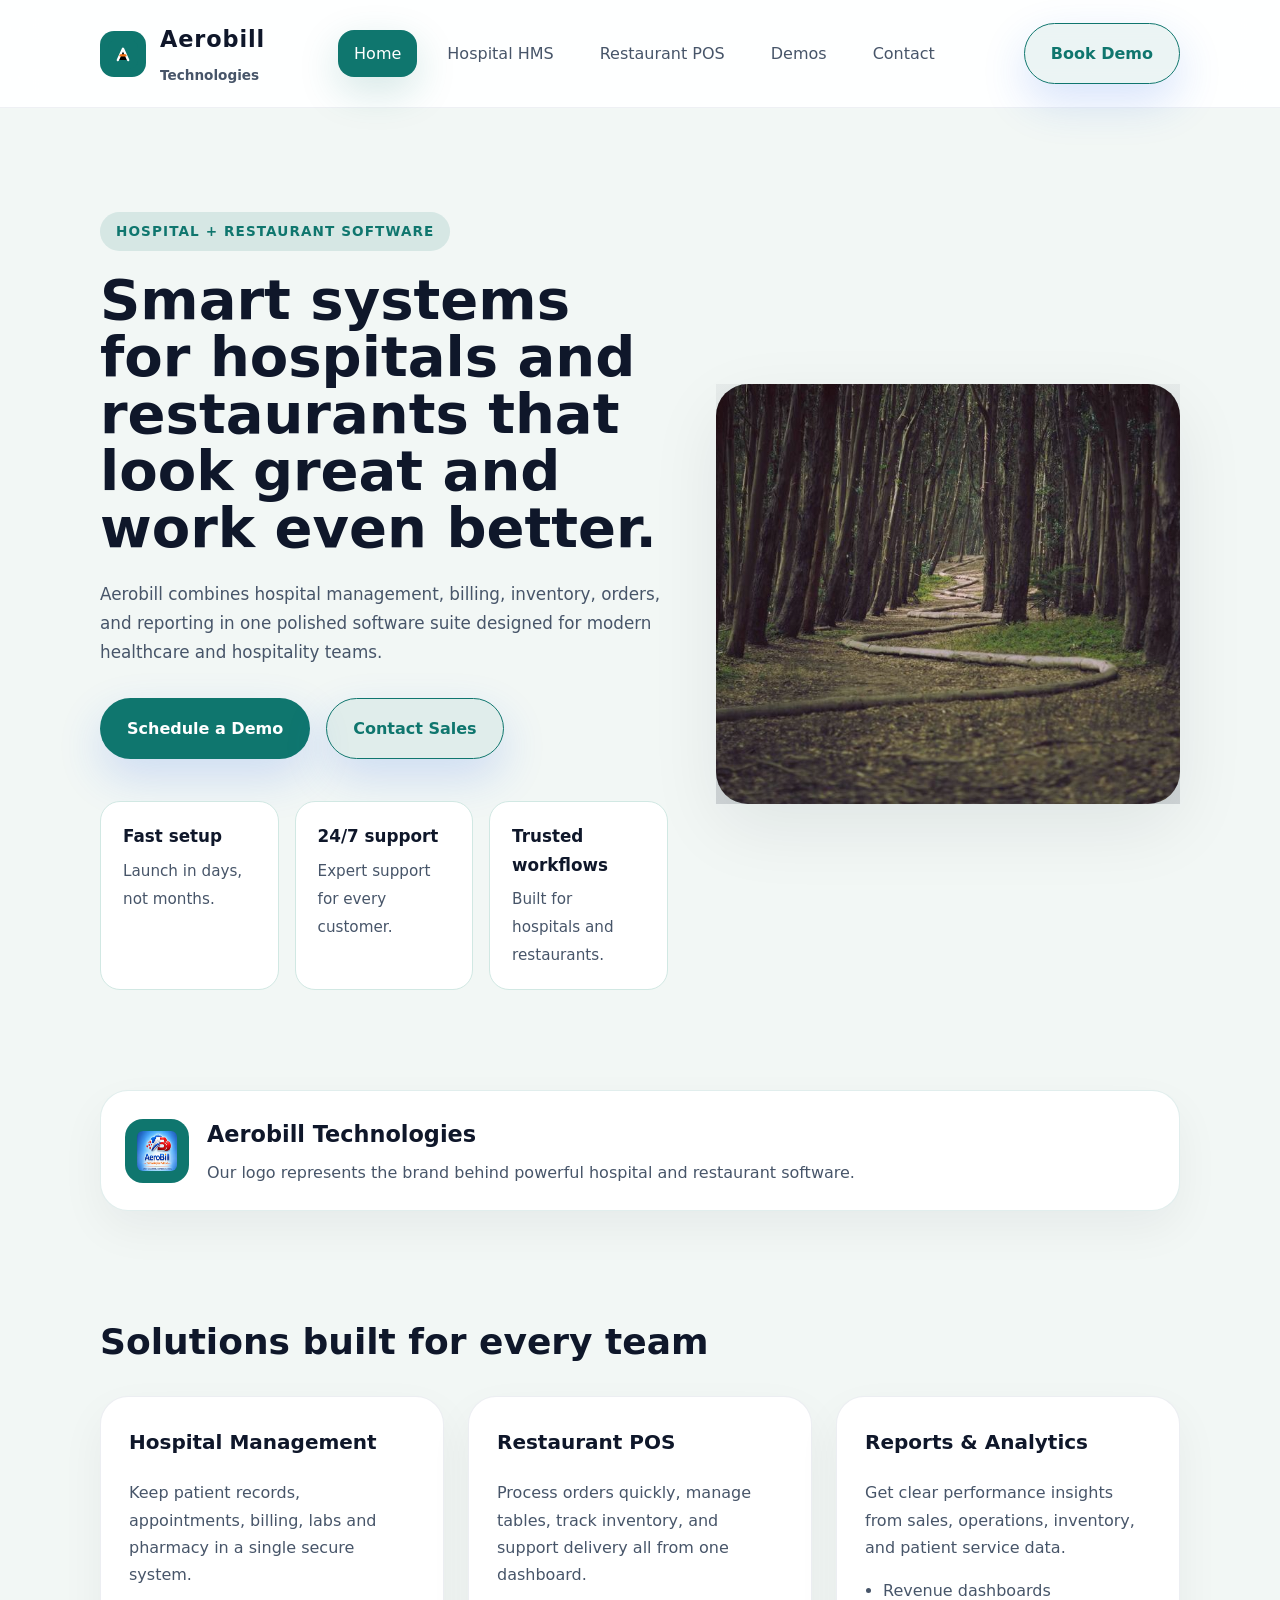
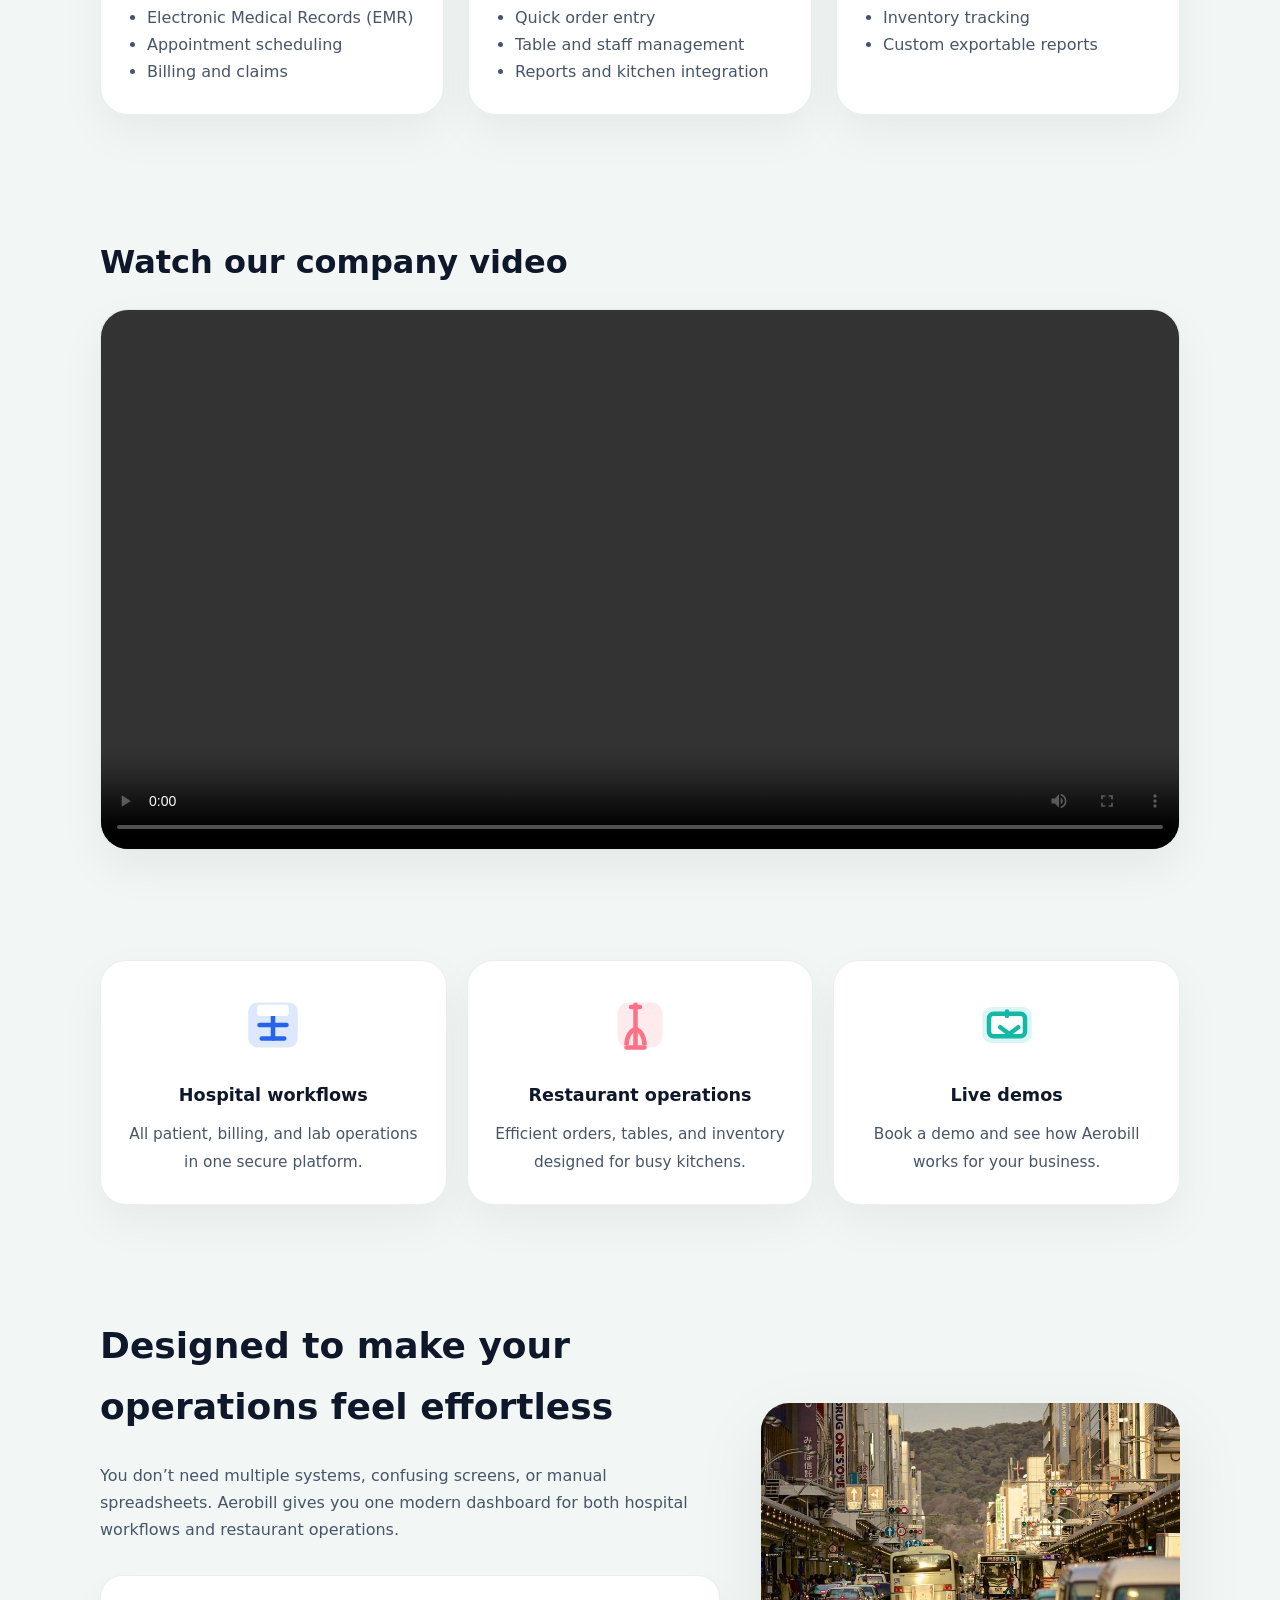
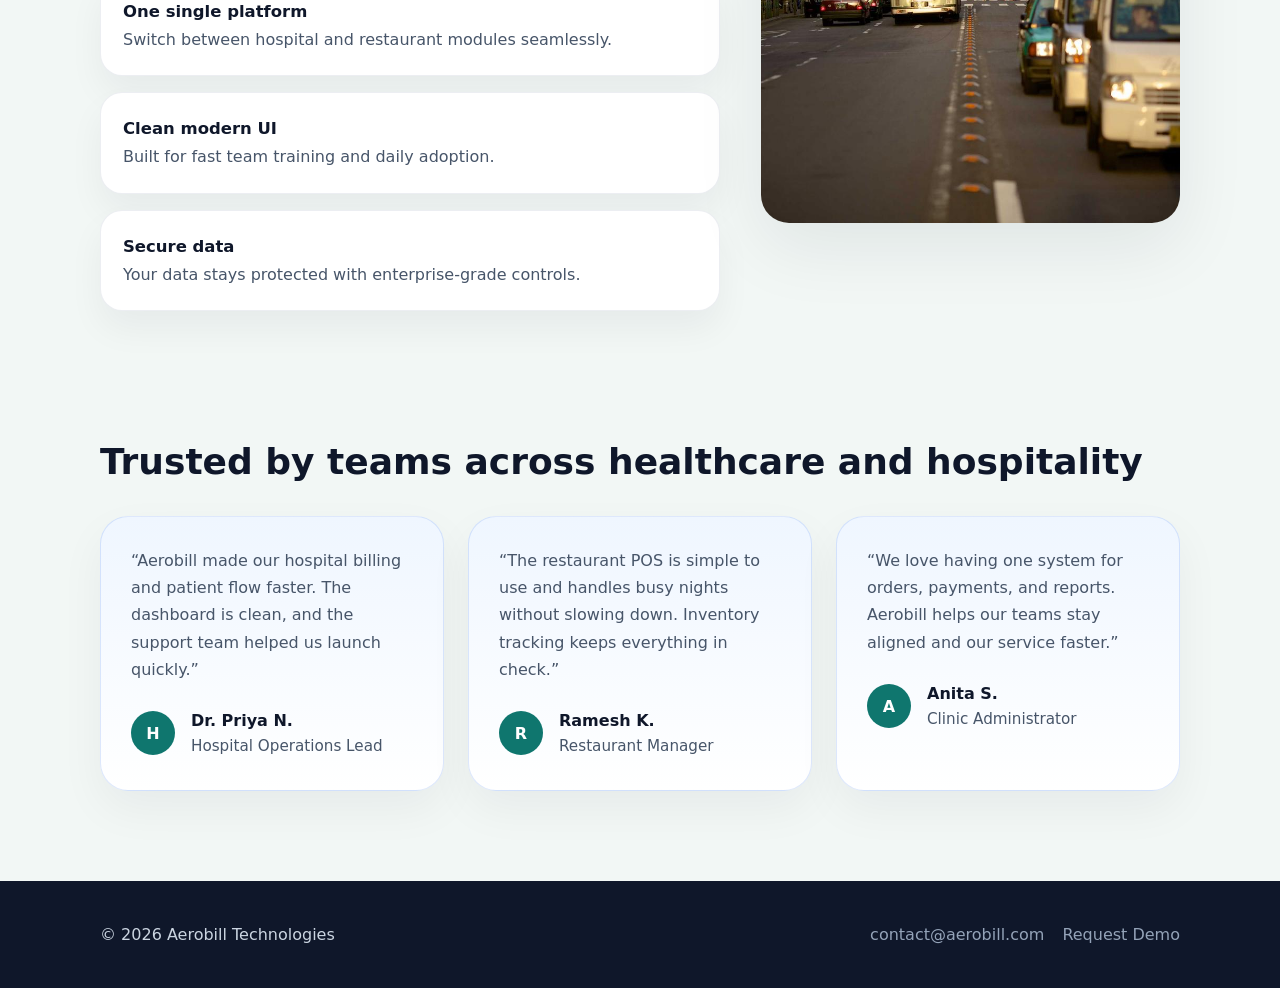
==== index.html @ ea6aa2cb "Add local hero images and update pages to use local copies" ====
<!doctype html>
<html lang="en">
<head>
  <meta charset="utf-8">
  <meta name="viewport" content="width=device-width,initial-scale=1">
  <title>Aerobill Technologies</title>
  <link rel="stylesheet" href="css/style.css">
</head>
<body>
  <header class="site-header">
    <div class="container">
      <a class="brand" href="index.html">
        <img src="images/aerobill-logo.svg" alt="Aerobill Technologies logo">
        <div>
          <span>Aerobill</span>
          <small>Technologies</small>
        </div>
      </a>
      <nav class="nav-links">
        <a class="nav-link active" href="index.html">Home</a>
        <a class="nav-link" href="hospitals.html">Hospital HMS</a>
        <a class="nav-link" href="restaurants.html">Restaurant POS</a>
        <a class="nav-link" href="demos.html">Demos</a>
        <a class="nav-link" href="contact.html">Contact</a>
      </nav>
      <a class="btn btn-outline" href="demos.html">Book Demo</a>
    </div>
  </header>

  <main>
    <section class="hero">
      <div class="container hero-grid">
        <div>
          <p class="eyebrow">Hospital + Restaurant software</p>
          <h1 class="hero-title">Smart systems for hospitals and restaurants that look great and work even better.</h1>
          <p class="hero-copy">Aerobill combines hospital management, billing, inventory, orders, and reporting in one polished software suite designed for modern healthcare and hospitality teams.</p>
          <div class="hero-actions">
            <a class="btn btn-primary" href="demos.html">Schedule a Demo</a>
            <a class="btn btn-outline" href="contact.html">Contact Sales</a>
          </div>
          <div class="hero-stats">
            <div class="stat"><strong>Fast setup</strong><span>Launch in days, not months.</span></div>
            <div class="stat"><strong>24/7 support</strong><span>Expert support for every customer.</span></div>
            <div class="stat"><strong>Trusted workflows</strong><span>Built for hospitals and restaurants.</span></div>
          </div>
        </div>
        <div class="hero-media">
          <div class="hero-panel">
            <img src="images/hospital-screenshot.jpg" alt="Hospital software screenshot">
          </div>
        </div>
      </div>
    </section>

    <section class="section-logo container">
      <div class="logo-banner">
        <img src="images/Aerobill%20logo.png" alt="Aerobill Technologies logo">
        <div>
          <h2>Aerobill Technologies</h2>
          <p>Our logo represents the brand behind powerful hospital and restaurant software.</p>
        </div>
      </div>
    </section>

    <section class="section-features container">
      <h2>Solutions built for every team</h2>
      <div class="feature-cards">
        <article class="feature-card">
          <h3>Hospital Management</h3>
          <p>Keep patient records, appointments, billing, labs and pharmacy in a single secure system.</p>
          <ul>
            <li>Electronic Medical Records (EMR)</li>
            <li>Appointment scheduling</li>
            <li>Billing and claims</li>
          </ul>
        </article>
        <article class="feature-card">
          <h3>Restaurant POS</h3>
          <p>Process orders quickly, manage tables, track inventory, and support delivery all from one dashboard.</p>
          <ul>
            <li>Quick order entry</li>
            <li>Table and staff management</li>
            <li>Reports and kitchen integration</li>
          </ul>
        </article>
        <article class="feature-card">
          <h3>Reports & Analytics</h3>
          <p>Get clear performance insights from sales, operations, inventory, and patient service data.</p>
          <ul>
            <li>Revenue dashboards</li>
            <li>Inventory tracking</li>
            <li>Custom exportable reports</li>
          </ul>
        </article>
      </div>
    </section>

    <section class="section-video container">
      <h2>Watch our company video</h2>
      <div class="video-panel">
        <video controls>
          <source src="https://nitinramachandrappa-creator.github.io/Aerobill-Technologies/Videos/Aerobll%20video.mp4" type="video/mp4">
          Your browser does not support the video tag.
        </video>
      </div>
    </section>

    <section class="section-icons container">
      <div class="icon-grid">
        <article class="icon-card">
          <img src="https://nitinramachandrappa-creator.github.io/Aerobill-Technologies/images/hospital.svg" alt="Hospital icon">
          <h3>Hospital workflows</h3>
          <p>All patient, billing, and lab operations in one secure platform.</p>
        </article>
        <article class="icon-card">
          <img src="https://nitinramachandrappa-creator.github.io/Aerobill-Technologies/images/restaurant.svg" alt="Restaurant icon">
          <h3>Restaurant operations</h3>
          <p>Efficient orders, tables, and inventory designed for busy kitchens.</p>
        </article>
        <article class="icon-card">
          <img src="https://nitinramachandrappa-creator.github.io/Aerobill-Technologies/images/demo.svg" alt="Demo icon">
          <h3>Live demos</h3>
          <p>Book a demo and see how Aerobill works for your business.</p>
        </article>
      </div>
    </section>

    <section class="section-why container">
      <div class="why-grid">
        <div class="why-copy">
          <h2>Designed to make your operations feel effortless</h2>
          <p>You don’t need multiple systems, confusing screens, or manual spreadsheets. Aerobill gives you one modern dashboard for both hospital workflows and restaurant operations.</p>
          <div class="why-list">
            <div class="why-item"><div><strong>One single platform</strong><span>Switch between hospital and restaurant modules seamlessly.</span></div></div>
            <div class="why-item"><div><strong>Clean modern UI</strong><span>Built for fast team training and daily adoption.</span></div></div>
            <div class="why-item"><div><strong>Secure data</strong><span>Your data stays protected with enterprise-grade controls.</span></div></div>
          </div>
        </div>
        <div class="why-visual">
          <img src="images/hospital-staff.jpg" alt="Hospital staff using software">
        </div>
      </div>
    </section>

    <section class="section-testimonials container">
      <h2>Trusted by teams across healthcare and hospitality</h2>
      <div class="testimonial-grid">
        <article class="testimonial-card">
          <p>“Aerobill made our hospital billing and patient flow faster. The dashboard is clean, and the support team helped us launch quickly.”</p>
          <div class="testimonial-author"><div class="author-logo">H</div><div><strong class="author-name">Dr. Priya N.</strong><div class="author-role">Hospital Operations Lead</div></div></div>
        </article>
        <article class="testimonial-card">
          <p>“The restaurant POS is simple to use and handles busy nights without slowing down. Inventory tracking keeps everything in check.”</p>
          <div class="testimonial-author"><div class="author-logo">R</div><div><strong class="author-name">Ramesh K.</strong><div class="author-role">Restaurant Manager</div></div></div>
        </article>
        <article class="testimonial-card">
          <p>“We love having one system for orders, payments, and reports. Aerobill helps our teams stay aligned and our service faster.”</p>
          <div class="testimonial-author"><div class="author-logo">A</div><div><strong class="author-name">Anita S.</strong><div class="author-role">Clinic Administrator</div></div></div>
        </article>
      </div>
    </section>
  </main>

  <footer class="site-footer">
    <div class="container">
      <p>&copy; 2026 Aerobill Technologies</p>
      <div class="footer-links"><a class="footer-link" href="contact.html">contact@aerobill.com</a><a class="footer-link" href="demos.html">Request Demo</a></div>
    </div>
  </footer>

  <script src="js/main.js"></script>
</body>
</html>
---- css/style.css ----
:root{--bg:#f2f7f5;--surface:#ffffff;--text:#0f172a;--muted:#475569;--primary:#0f766e;--accent:#f97316;--primary-strong:#0f5f51;--border:#d1e8e3;--shadow:0 24px 70px rgba(15,23,42,.08);--radius:24px;--max-width:1200px}*{box-sizing:border-box}html{scroll-behavior:smooth}body{margin:0;font-family:Inter,system-ui,-apple-system,BlinkMacSystemFont,'Segoe UI',sans-serif;background:var(--bg);color:var(--text);line-height:1.7}img{max-width:100%;display:block}button,input,textarea,select{font:inherit}a{text-decoration:none;color:inherit}button{cursor:pointer}header.site-header{position:sticky;top:0;z-index:50;background:rgba(255,255,255,.92);backdrop-filter:blur(16px);border-bottom:1px solid rgba(148,163,184,.16)}.container{width:min(1080px,calc(100% - 40px));margin:0 auto}header .container{display:flex;align-items:center;justify-content:space-between;padding:20px 0}.brand{display:flex;align-items:center;gap:14px;font-weight:700;color:var(--text)}.brand img{width:46px;height:46px;border-radius:14px;background:var(--primary);padding:8px}.brand div{display:flex;flex-direction:column}.brand span{font-size:1.4rem;letter-spacing:.04em}.brand small{font-size:.85rem;color:var(--muted);margin-top:6px}.nav-links{display:flex;gap:14px;align-items:center;flex-wrap:wrap}.nav-link{color:var(--muted);font-weight:500;transition:.2s;padding:10px 16px;border-radius:16px}.nav-link:hover{background:rgba(15,118,110,.08);color:var(--primary)}.nav-link.active{color:#fff;background:var(--primary);box-shadow:0 14px 40px rgba(15,118,110,.18)}.hero{padding:90px 0 60px}.hero-grid{display:grid;grid-template-columns:1.1fr .9fr;gap:48px;align-items:center}.eyebrow{display:inline-flex;padding:.5rem 1rem;background:rgba(15,118,110,.12);color:var(--primary);font-weight:700;border-radius:999px;font-size:.85rem;margin-bottom:20px;text-transform:uppercase;letter-spacing:.08em}.hero-title{font-size:3.5rem;line-height:1.02;max-width:640px;margin:0 0 24px}.hero-copy{font-size:1.05rem;color:var(--muted);max-width:590px;margin-bottom:32px}.hero-actions{display:flex;gap:16px;flex-wrap:wrap}.btn{display:inline-flex;align-items:center;justify-content:center;border-radius:999px;font-weight:600;transition:.25s;box-shadow:0 18px 45px rgba(37,99,235,.18)}.btn-primary{padding:16px 26px;background:var(--primary);color:#fff;border:1px solid transparent}.btn-primary:hover{background:var(--primary-strong)}.btn-outline{padding:16px 26px;border:1px solid var(--primary);color:var(--primary);background:rgba(15,118,110,.08);}.hero-stats{display:grid;grid-template-columns:repeat(3,minmax(0,1fr));gap:16px;margin-top:42px}.stat{padding:20px 22px;background:#fff;border:1px solid var(--border);border-radius:20px}.stat strong{display:block;font-size:1.05rem;margin-bottom:6px}.stat span{color:var(--muted);font-size:.95rem}.hero-media{position:relative;display:grid;place-items:center}.hero-panel{background:linear-gradient(135deg,rgba(15,118,110,.15),rgba(255,255,255,0));border-radius:32px;box-shadow:var(--shadow);overflow:hidden}.hero-panel img{width:100%;height:100%;object-fit:cover;min-height:420px}.hero-panel::before{content:'';position:absolute;inset:0;background:linear-gradient(180deg,rgba(15,23,42,.05),rgba(15,23,42,.15));pointer-events:none}.section-features{padding:60px 0}.section-features h2,.section-why h2,.section-testimonials h2{font-size:2.25rem;margin:0 0 24px}.feature-cards{display:grid;grid-template-columns:repeat(3,minmax(0,1fr));gap:24px}.feature-card{background:#fff;border:1px solid rgba(148,163,184,.18);border-radius:28px;padding:28px;box-shadow:0 18px 45px rgba(15,23,42,.05)}.feature-card h3{margin-top:0;font-size:1.25rem}.feature-card p{color:var(--muted);margin:16px 0}.feature-card ul{padding-left:18px;margin:16px 0 0;color:var(--muted)}.why-grid{display:grid;grid-template-columns:1.2fr .8fr;gap:32px;align-items:center;padding:60px 0}.why-copy{max-width:620px}.why-copy p{color:var(--muted);margin:20px 0 0}.why-list{display:grid;gap:16px;margin-top:32px}.why-item{display:flex;gap:16px;background:#fff;border:1px solid rgba(148,163,184,.18);border-radius:22px;padding:22px;box-shadow:0 18px 35px rgba(15,23,42,.05)}.why-item strong{display:block;font-size:1.03rem}.why-item span{color:var(--muted)}.why-visual{border-radius:28px;overflow:hidden;box-shadow:var(--shadow)}.why-visual img{width:100%;height:100%;object-fit:cover;min-height:420px}.section-testimonials{padding:60px 0 90px}.testimonial-grid{display:grid;grid-template-columns:repeat(3,minmax(0,1fr));gap:24px}.testimonial-card{background:linear-gradient(180deg,#eff6ff,#fff);border:1px solid rgba(37,99,235,.15);border-radius:28px;padding:30px;box-shadow:0 18px 45px rgba(15,23,42,.05)}.testimonial-card p{margin:0 0 24px;color:var(--muted)}.testimonial-author{display:flex;align-items:center;gap:16px}.author-logo{width:44px;height:44px;border-radius:50%;background:var(--primary);display:grid;place-items:center;color:#fff;font-weight:700}.author-name{font-weight:700}.author-role{color:var(--muted);font-size:.95rem}.site-footer{background:#0f172a;color:#cbd5e1;padding:40px 0}.site-footer .container{display:flex;justify-content:space-between;align-items:center;gap:16px;flex-wrap:wrap}.site-footer p{margin:0}.site-footer .footer-links{display:flex;gap:18px;flex-wrap:wrap}.footer-link{color:#94a3b8}.form{background:#fff;border:1px solid rgba(148,163,184,.18);border-radius:24px;padding:32px;box-shadow:0 22px 45px rgba(15,23,42,.06)}.form label{display:block;margin-bottom:16px;font-weight:600}.form input,.form textarea,.form select{width:100%;padding:14px 16px;border:1px solid #cbd5e1;border-radius:16px;background:#f8fafc;color:#0f172a}.form textarea{min-height:140px;resize:vertical}.form button{width:auto}.section-split{padding:60px 0}.section-split .split-grid{display:grid;grid-template-columns:1fr 1fr;gap:32px;align-items:center}.split-card{background:#fff;border:1px solid rgba(148,163,184,.18);border-radius:24px;padding:28px;box-shadow:0 20px 40px rgba(15,23,42,.06)}.split-card h3{margin-top:0}.split-card ul{padding-left:18px;color:var(--muted)}.split-card li{margin-bottom:12px}.@media(max-width:980px){.hero-grid,.why-grid,.testimonial-grid,.feature-cards,.split-grid{grid-template-columns:1fr}.hero{padding:70px 0 40px}.hero-title{font-size:2.75rem}}@media(max-width:700px){header .container{flex-direction:column;align-items:flex-start}.nav-links{gap:14px}.hero{padding:55px 0 30px}.hero-title{font-size:2.2rem}.hero-stats{grid-template-columns:1fr}.feature-cards{grid-template-columns:1fr}.why-visual img{min-height:260px}.testimonial-card{padding:24px}.section-split{padding:40px 0}}.section-icons{padding:50px 0}
.icon-grid{display:grid;grid-template-columns:repeat(3,minmax(0,1fr));gap:20px}
.icon-card{background:#fff;border:1px solid rgba(148,163,184,.18);border-radius:26px;padding:28px 24px;display:flex;flex-direction:column;align-items:center;text-align:center;box-shadow:0 18px 45px rgba(15,23,42,.05);transition:.25s}
.icon-card:hover{transform:translateY(-5px);box-shadow:0 30px 70px rgba(15,23,42,.14)}
.icon-card img{width:72px;height:72px;margin-bottom:20px}
.icon-card h3{margin:0 0 10px;font-size:1.1rem}
.icon-card p{margin:0;color:var(--muted);font-size:.96rem;line-height:1.8}
.section-logo{padding:40px 0}
.logo-banner{display:flex;align-items:center;gap:18px;background:#fff;border:1px solid rgba(15,118,110,.12);border-radius:28px;padding:24px;box-shadow:0 18px 45px rgba(15,23,42,.05)}
.logo-banner img{width:64px;height:64px;border-radius:18px;background:var(--primary);padding:12px}
.logo-banner h2{margin:0 0 6px;font-size:1.4rem}
.logo-banner p{margin:0;color:var(--muted)}
.section-video{padding:60px 0}
.section-video h2{margin:0 0 20px;font-size:2rem}
.video-panel{background:#fff;border:1px solid rgba(15,118,110,.14);border-radius:28px;overflow:hidden;box-shadow:0 18px 45px rgba(15,23,42,.06)}
.video-panel video{width:100%;height:auto;display:block}
@media(max-width:900px){.icon-grid{grid-template-columns:1fr;gap:18px}.hero-grid,.why-grid,.testimonial-grid,.feature-cards,.split-grid{grid-template-columns:1fr}.hero{padding:60px 0 40px}.hero-title{font-size:2.3rem}.hero-panel img{min-height:320px}}
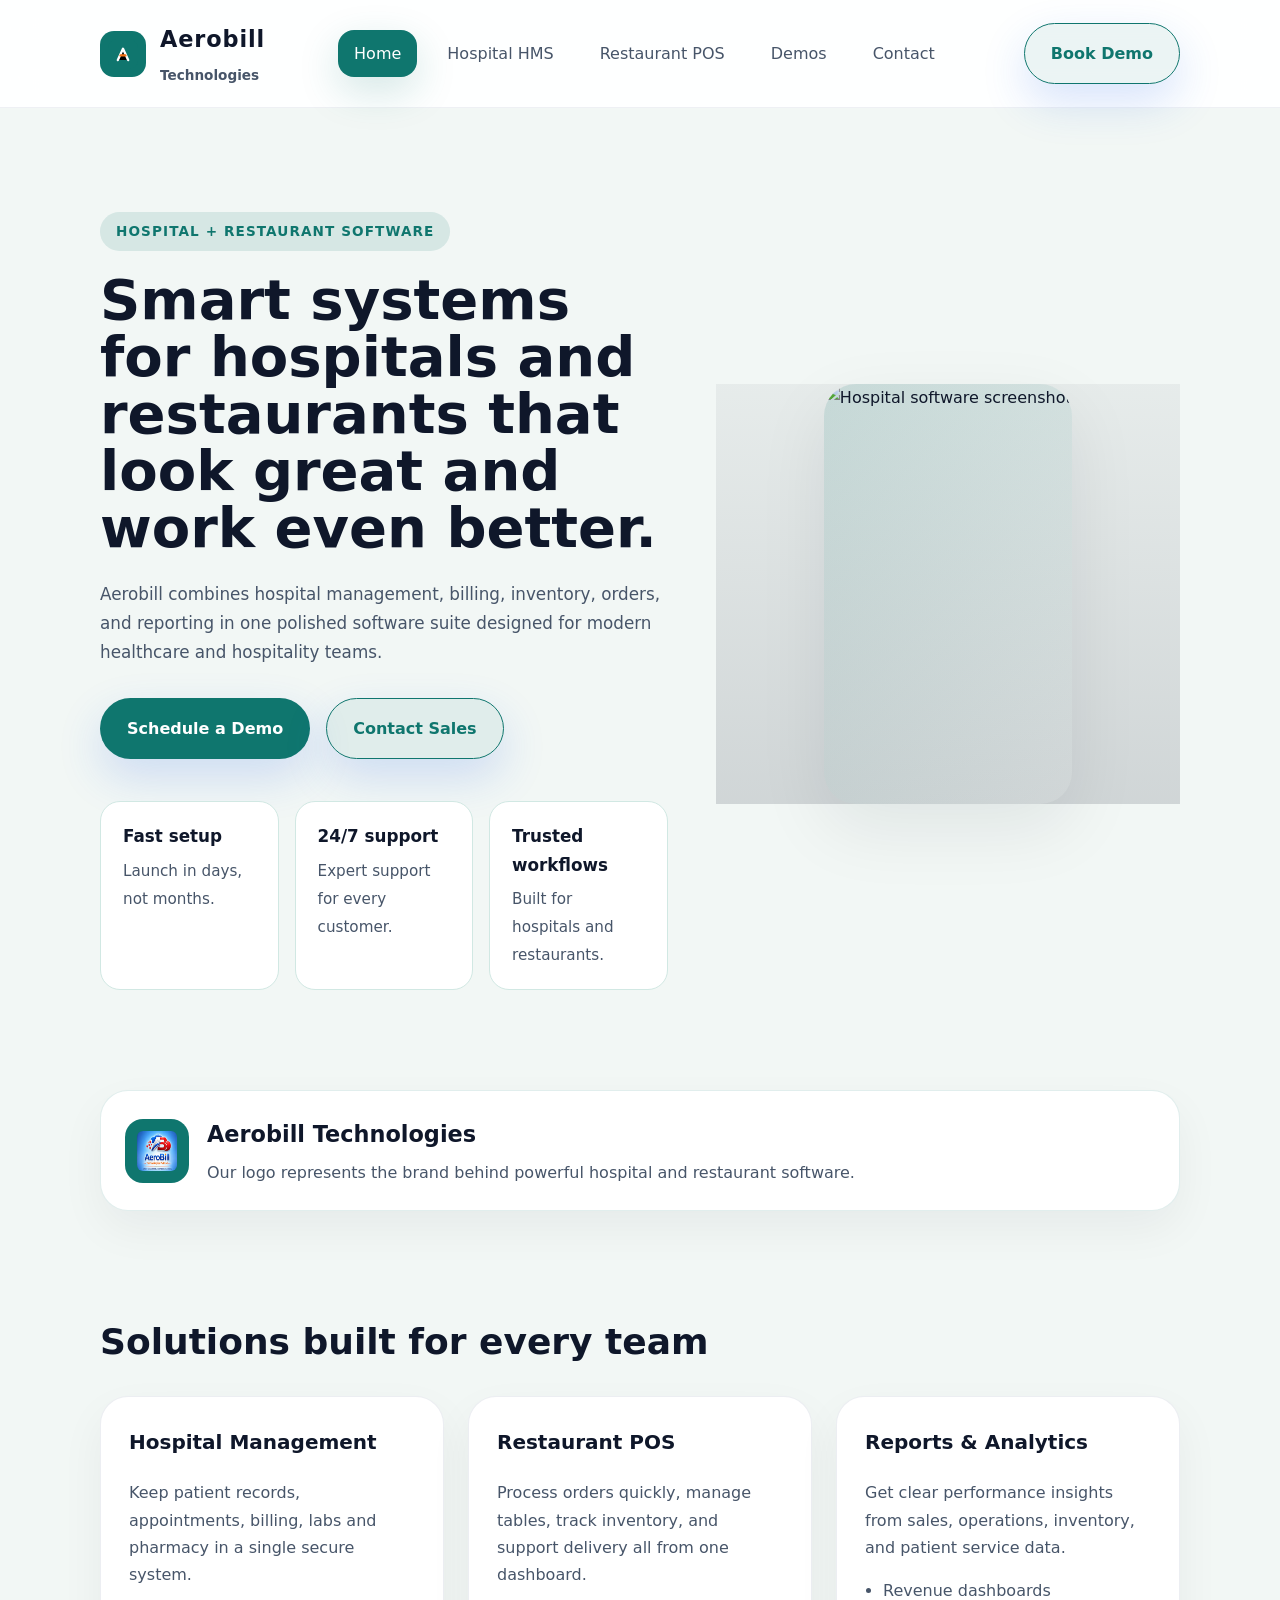
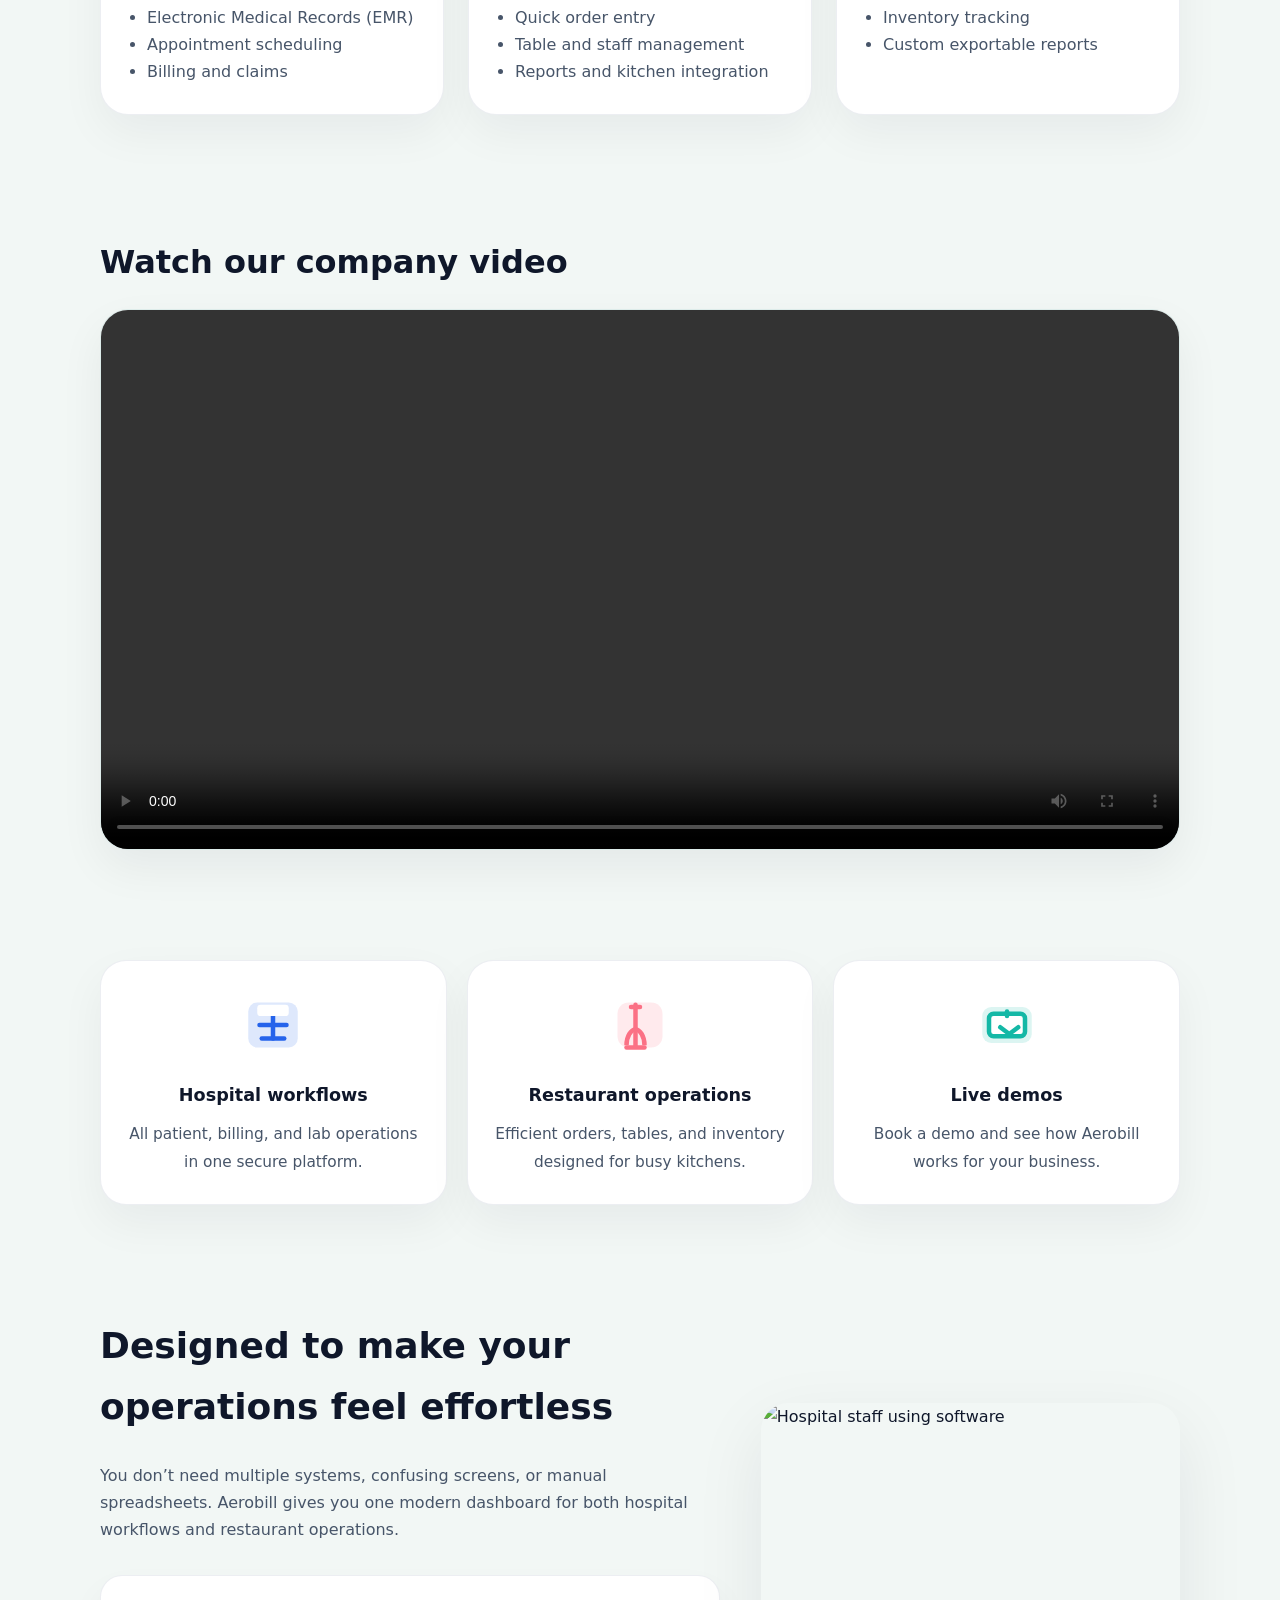
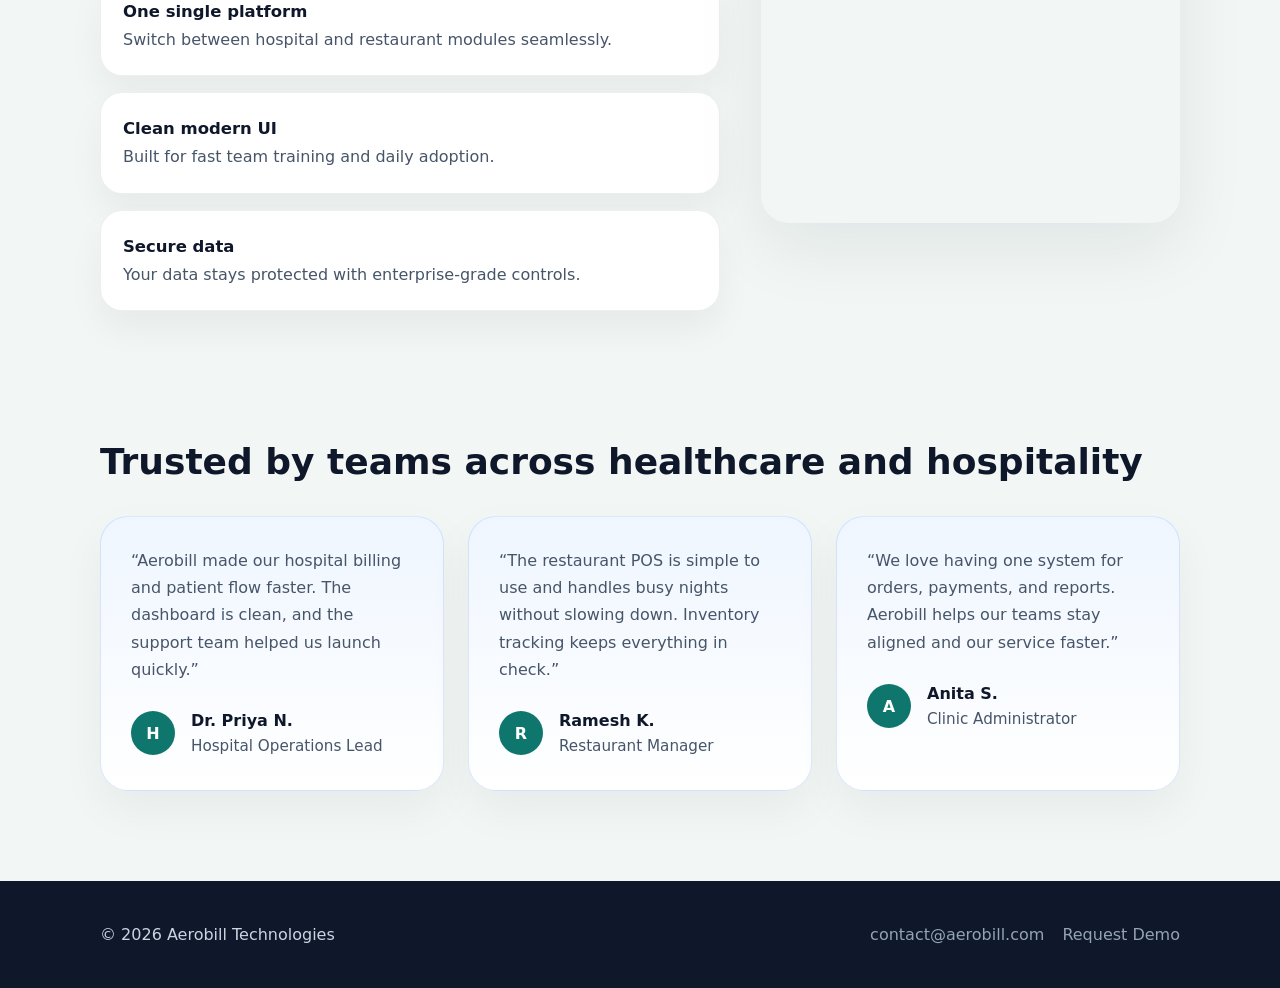
==== commit a9018a4a: "Use raw.githubusercontent URLs for hero images to ensure immediate availability" ====
--- a/index.html
+++ b/index.html
@@ -46,7 +46,7 @@
         </div>
         <div class="hero-media">
           <div class="hero-panel">
-            <img src="images/hospital-screenshot.jpg" alt="Hospital software screenshot">
+            <img src="https://raw.githubusercontent.com/nitinramachandrappa-creator/Aerobill-Technologies/main/images/hospital-screenshot.jpg" alt="Hospital software screenshot">
           </div>
         </div>
       </div>
@@ -137,7 +137,7 @@
           </div>
         </div>
         <div class="why-visual">
-          <img src="images/hospital-staff.jpg" alt="Hospital staff using software">
+          <img src="https://raw.githubusercontent.com/nitinramachandrappa-creator/Aerobill-Technologies/main/images/hospital-staff.jpg" alt="Hospital staff using software">
         </div>
       </div>
     </section>
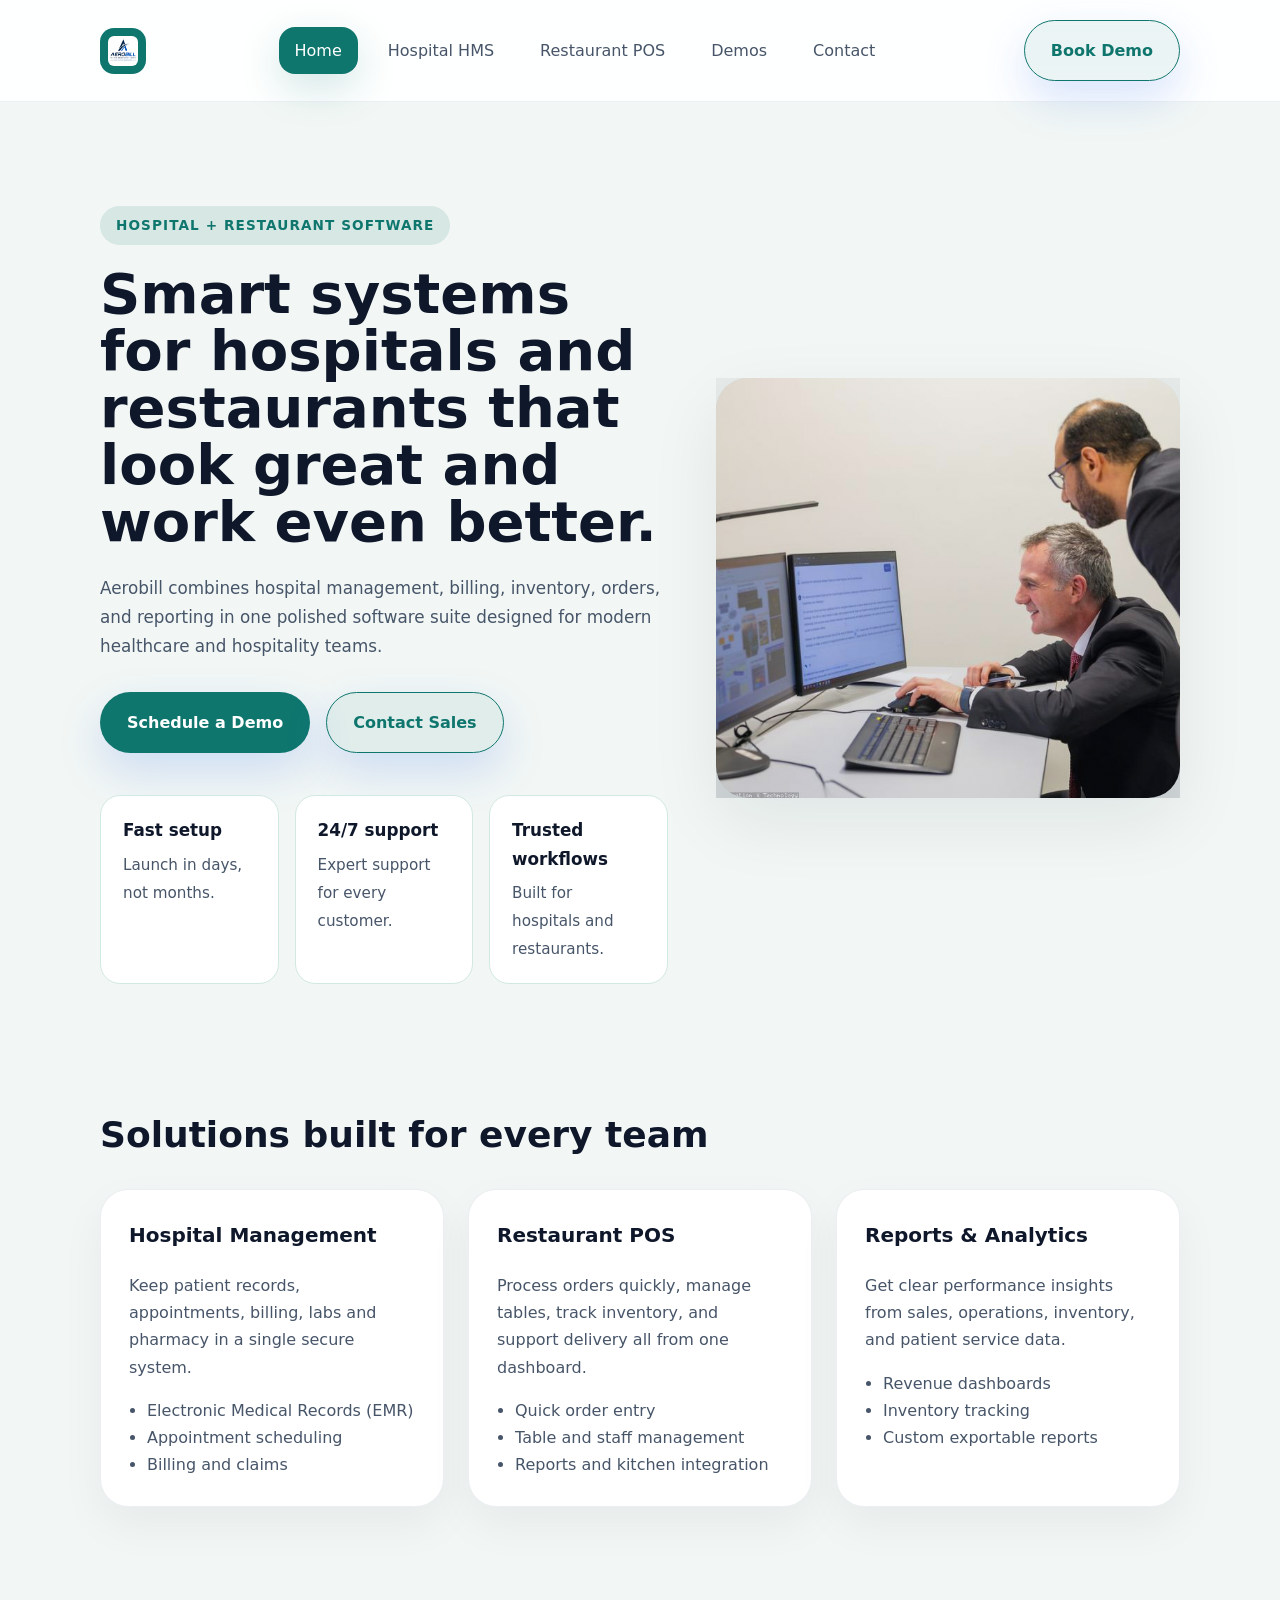
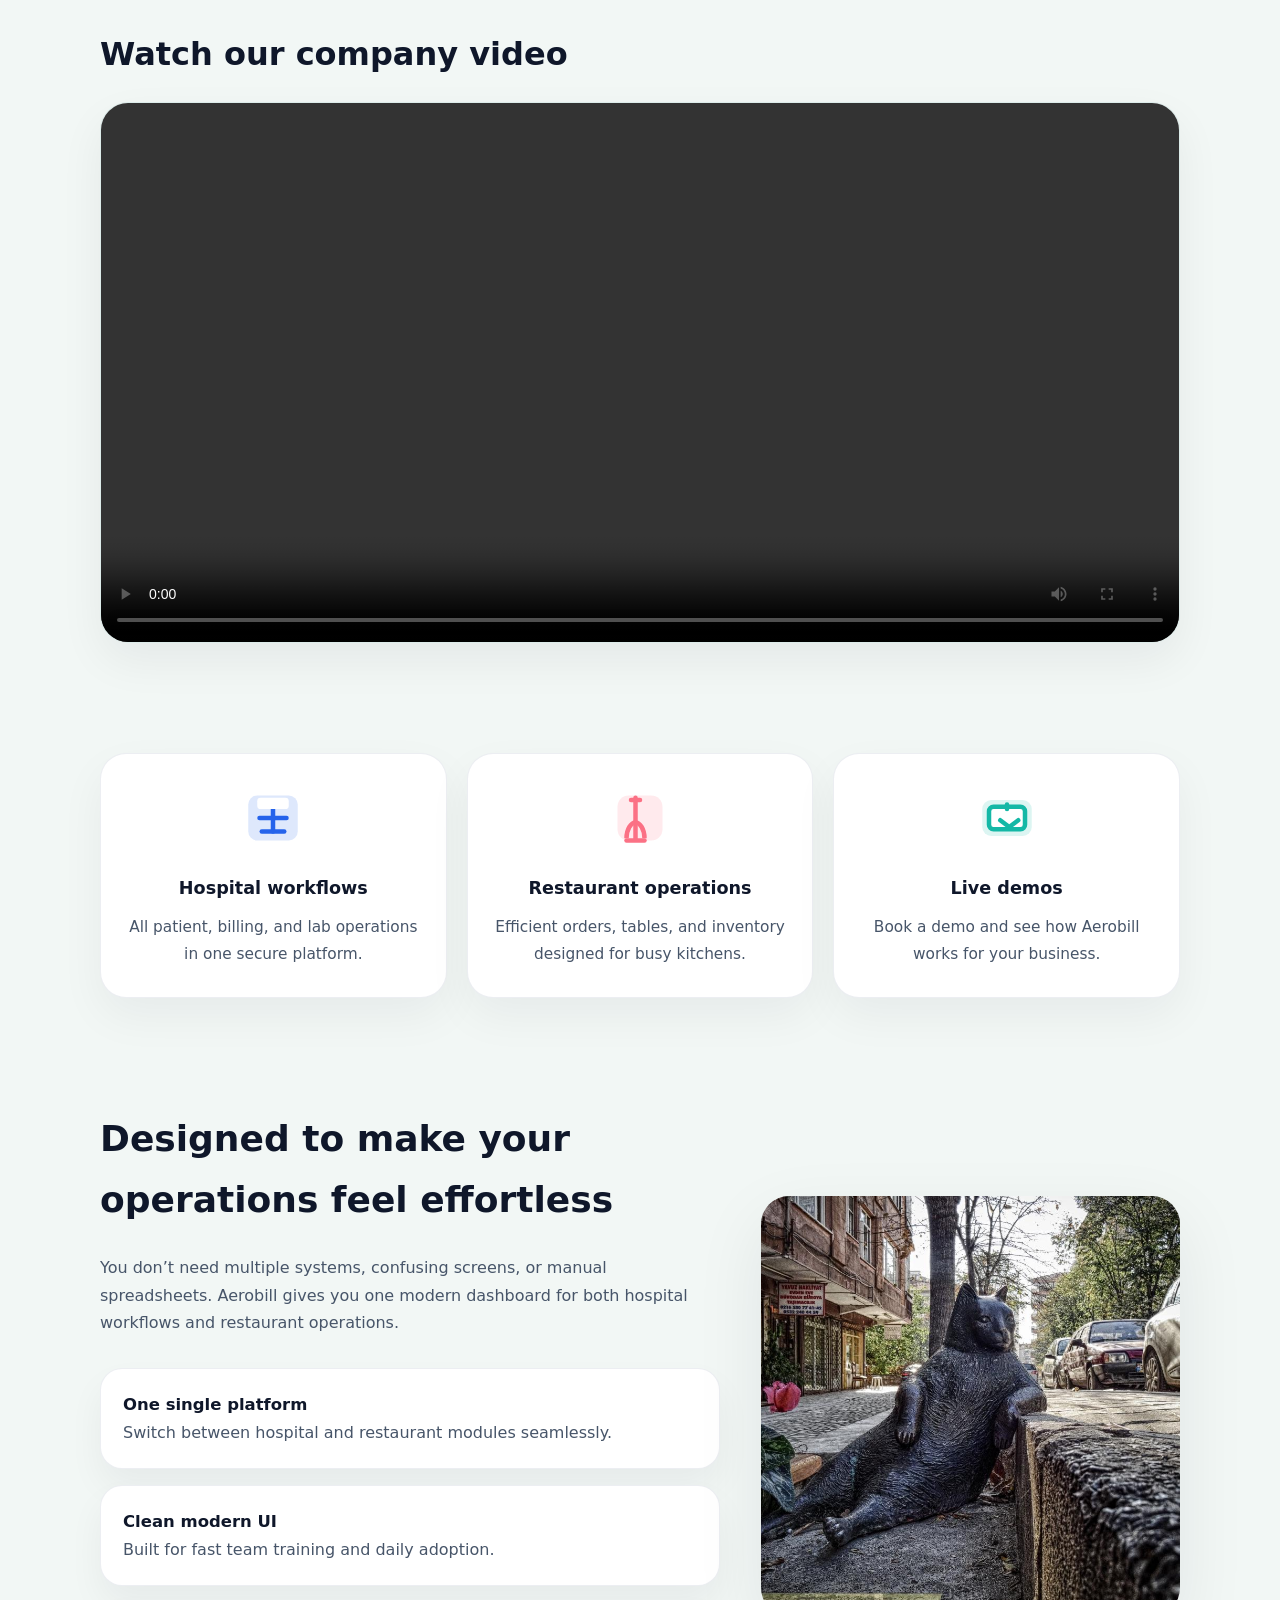
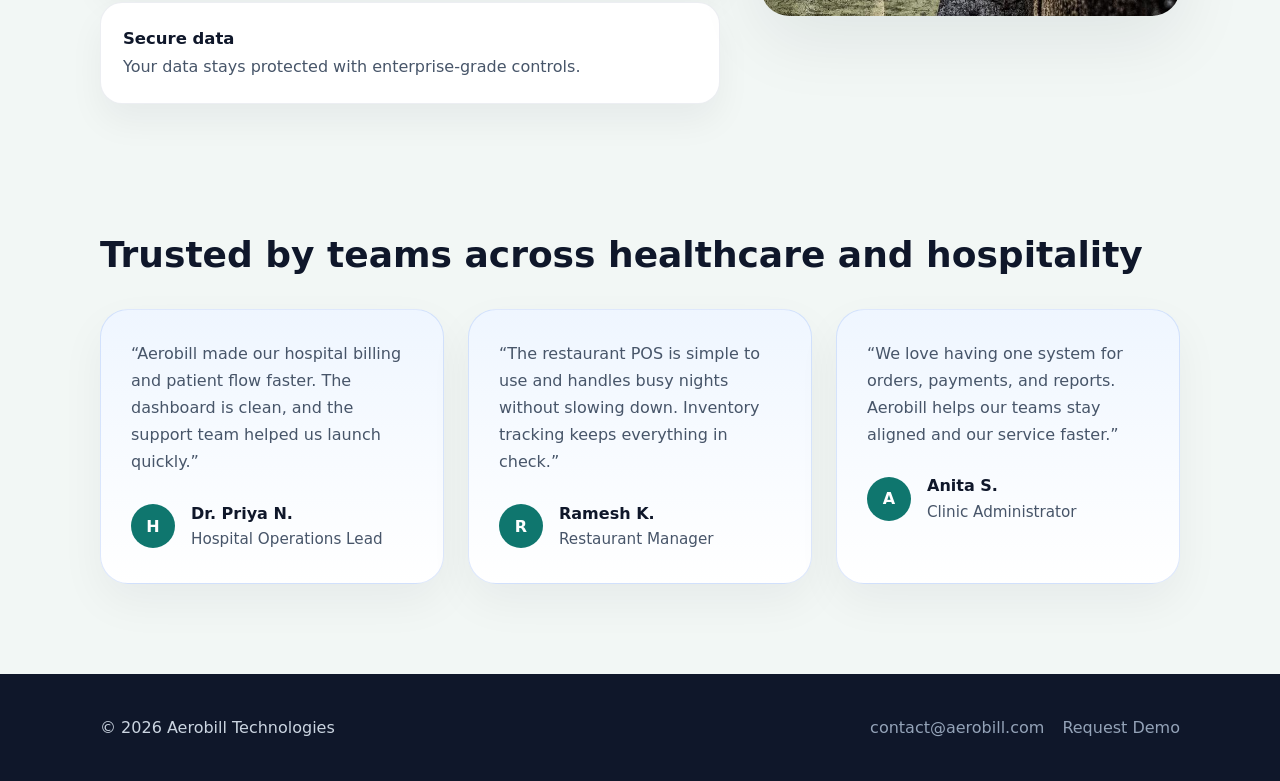
==== commit 3a49cbaa: "Update local assets and logo references" ====
--- a/index.html
+++ b/index.html
@@ -1,4 +1,4 @@
-<!doctype html>
+﻿<!doctype html>
 <html lang="en">
 <head>
   <meta charset="utf-8">
@@ -10,11 +10,7 @@
   <header class="site-header">
     <div class="container">
       <a class="brand" href="index.html">
-        <img src="images/aerobill-logo.svg" alt="Aerobill Technologies logo">
-        <div>
-          <span>Aerobill</span>
-          <small>Technologies</small>
-        </div>
+        <img src="images/aerobill-logo.jpg" alt="Aerobill Technologies logo">
       </a>
       <nav class="nav-links">
         <a class="nav-link active" href="index.html">Home</a>
@@ -46,22 +42,11 @@
         </div>
         <div class="hero-media">
           <div class="hero-panel">
-            <img src="https://raw.githubusercontent.com/nitinramachandrappa-creator/Aerobill-Technologies/main/images/hospital-screenshot.jpg" alt="Hospital software screenshot">
+            <img src="images/hospital-screenshot.jpg" alt="Hospital software screenshot">
           </div>
         </div>
       </div>
     </section>
-
-    <section class="section-logo container">
-      <div class="logo-banner">
-        <img src="images/Aerobill%20logo.png" alt="Aerobill Technologies logo">
-        <div>
-          <h2>Aerobill Technologies</h2>
-          <p>Our logo represents the brand behind powerful hospital and restaurant software.</p>
-        </div>
-      </div>
-    </section>
-
     <section class="section-features container">
       <h2>Solutions built for every team</h2>
       <div class="feature-cards">
@@ -99,7 +84,7 @@
       <h2>Watch our company video</h2>
       <div class="video-panel">
         <video controls>
-          <source src="https://nitinramachandrappa-creator.github.io/Aerobill-Technologies/Videos/Aerobll%20video.mp4" type="video/mp4">
+          <source src="Videos/Aerobll video.mp4" type="video/mp4">
           Your browser does not support the video tag.
         </video>
       </div>
@@ -108,17 +93,17 @@
     <section class="section-icons container">
       <div class="icon-grid">
         <article class="icon-card">
-          <img src="https://nitinramachandrappa-creator.github.io/Aerobill-Technologies/images/hospital.svg" alt="Hospital icon">
+          <img src="images/hospital.svg" alt="Hospital icon">
           <h3>Hospital workflows</h3>
           <p>All patient, billing, and lab operations in one secure platform.</p>
         </article>
         <article class="icon-card">
-          <img src="https://nitinramachandrappa-creator.github.io/Aerobill-Technologies/images/restaurant.svg" alt="Restaurant icon">
+          <img src="images/restaurant.svg" alt="Restaurant icon">
           <h3>Restaurant operations</h3>
           <p>Efficient orders, tables, and inventory designed for busy kitchens.</p>
         </article>
         <article class="icon-card">
-          <img src="https://nitinramachandrappa-creator.github.io/Aerobill-Technologies/images/demo.svg" alt="Demo icon">
+          <img src="images/demo.svg" alt="Demo icon">
           <h3>Live demos</h3>
           <p>Book a demo and see how Aerobill works for your business.</p>
         </article>
@@ -137,7 +122,7 @@
           </div>
         </div>
         <div class="why-visual">
-          <img src="https://raw.githubusercontent.com/nitinramachandrappa-creator/Aerobill-Technologies/main/images/hospital-staff.jpg" alt="Hospital staff using software">
+          <img src="images/hospital-staff.jpg" alt="Hospital staff using software">
         </div>
       </div>
     </section>
@@ -170,4 +155,5 @@
 
   <script src="js/main.js"></script>
 </body>
-</html>+</html>
+
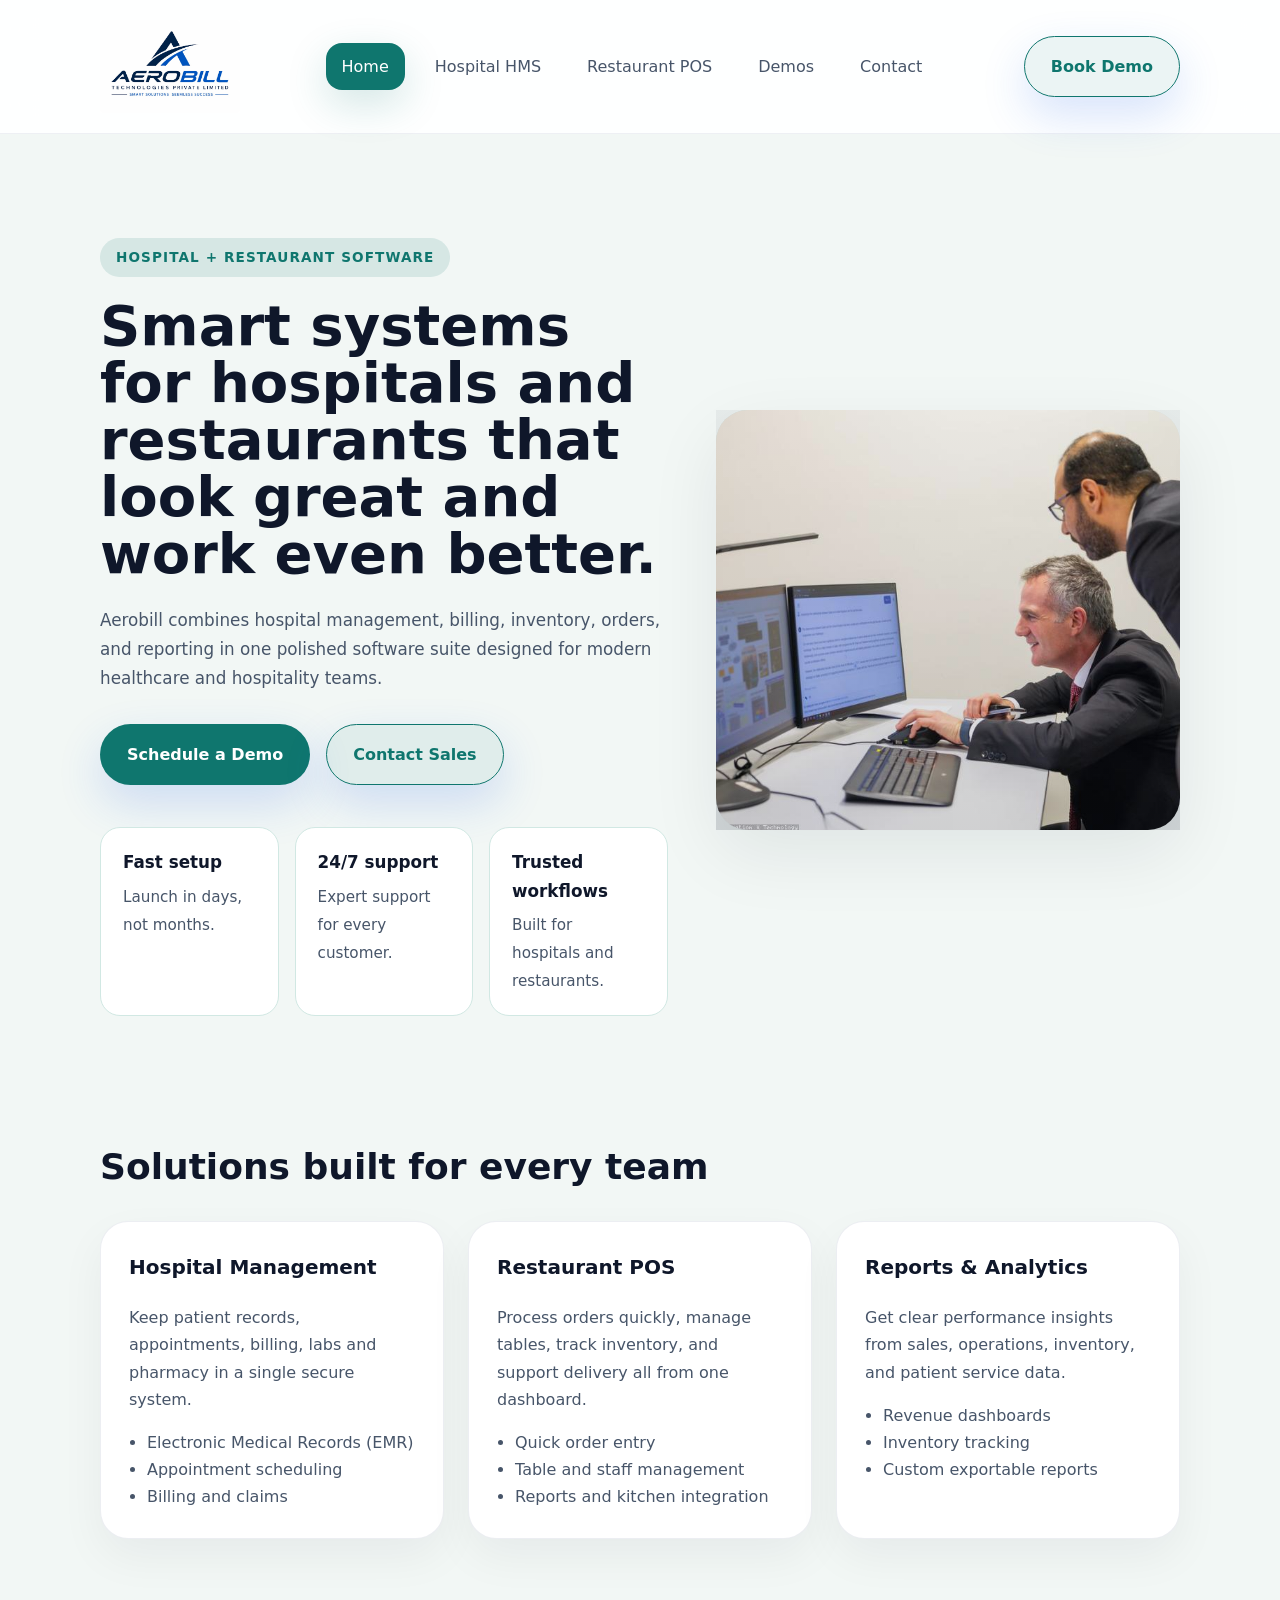
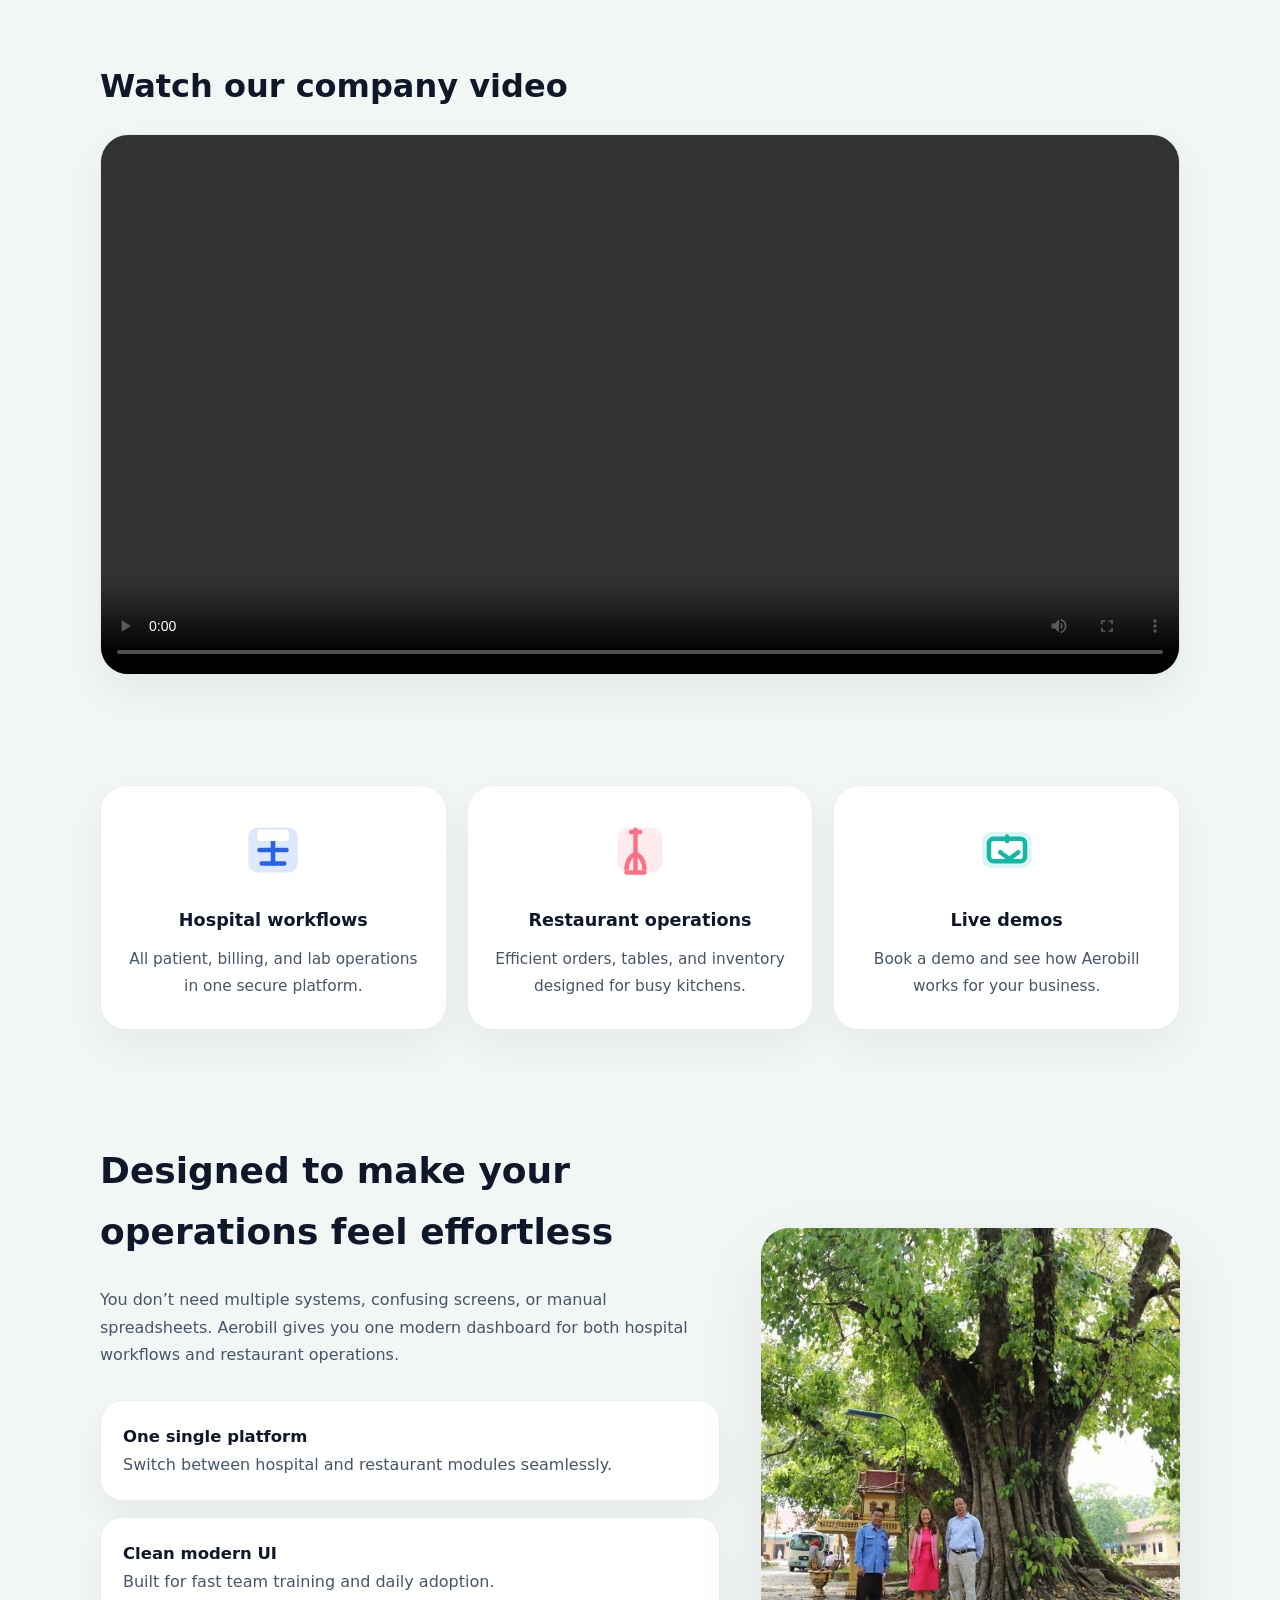
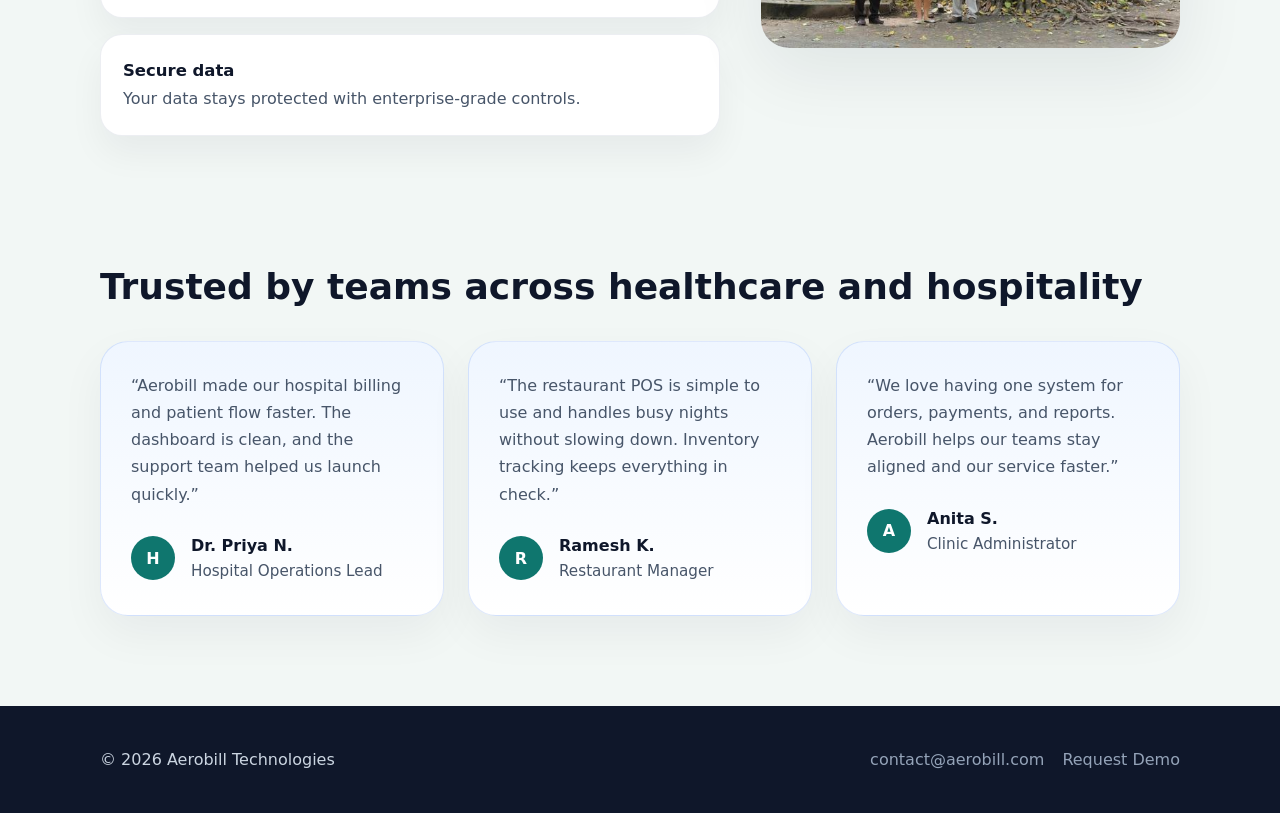
==== commit c0b9b62e: "Increase logo size, add overrides, swap remaining hero images to hospital-hero" ====
--- a/index.html
+++ b/index.html
@@ -5,6 +5,7 @@
   <meta name="viewport" content="width=device-width,initial-scale=1">
   <title>Aerobill Technologies</title>
   <link rel="stylesheet" href="css/style.css">
+  <link rel="stylesheet" href="css/overrides.css">
 </head>
 <body>
   <header class="site-header">
@@ -122,7 +123,7 @@
           </div>
         </div>
         <div class="why-visual">
-          <img src="images/hospital-staff.jpg" alt="Hospital staff using software">
+          <img src="images/hospital-hero.jpg" alt="Doctor and hospital staff">
         </div>
       </div>
     </section>
--- a/css/style.css
+++ b/css/style.css
@@ -1,4 +1,4 @@
-:root{--bg:#f2f7f5;--surface:#ffffff;--text:#0f172a;--muted:#475569;--primary:#0f766e;--accent:#f97316;--primary-strong:#0f5f51;--border:#d1e8e3;--shadow:0 24px 70px rgba(15,23,42,.08);--radius:24px;--max-width:1200px}*{box-sizing:border-box}html{scroll-behavior:smooth}body{margin:0;font-family:Inter,system-ui,-apple-system,BlinkMacSystemFont,'Segoe UI',sans-serif;background:var(--bg);color:var(--text);line-height:1.7}img{max-width:100%;display:block}button,input,textarea,select{font:inherit}a{text-decoration:none;color:inherit}button{cursor:pointer}header.site-header{position:sticky;top:0;z-index:50;background:rgba(255,255,255,.92);backdrop-filter:blur(16px);border-bottom:1px solid rgba(148,163,184,.16)}.container{width:min(1080px,calc(100% - 40px));margin:0 auto}header .container{display:flex;align-items:center;justify-content:space-between;padding:20px 0}.brand{display:flex;align-items:center;gap:14px;font-weight:700;color:var(--text)}.brand img{width:46px;height:46px;border-radius:14px;background:var(--primary);padding:8px}.brand div{display:flex;flex-direction:column}.brand span{font-size:1.4rem;letter-spacing:.04em}.brand small{font-size:.85rem;color:var(--muted);margin-top:6px}.nav-links{display:flex;gap:14px;align-items:center;flex-wrap:wrap}.nav-link{color:var(--muted);font-weight:500;transition:.2s;padding:10px 16px;border-radius:16px}.nav-link:hover{background:rgba(15,118,110,.08);color:var(--primary)}.nav-link.active{color:#fff;background:var(--primary);box-shadow:0 14px 40px rgba(15,118,110,.18)}.hero{padding:90px 0 60px}.hero-grid{display:grid;grid-template-columns:1.1fr .9fr;gap:48px;align-items:center}.eyebrow{display:inline-flex;padding:.5rem 1rem;background:rgba(15,118,110,.12);color:var(--primary);font-weight:700;border-radius:999px;font-size:.85rem;margin-bottom:20px;text-transform:uppercase;letter-spacing:.08em}.hero-title{font-size:3.5rem;line-height:1.02;max-width:640px;margin:0 0 24px}.hero-copy{font-size:1.05rem;color:var(--muted);max-width:590px;margin-bottom:32px}.hero-actions{display:flex;gap:16px;flex-wrap:wrap}.btn{display:inline-flex;align-items:center;justify-content:center;border-radius:999px;font-weight:600;transition:.25s;box-shadow:0 18px 45px rgba(37,99,235,.18)}.btn-primary{padding:16px 26px;background:var(--primary);color:#fff;border:1px solid transparent}.btn-primary:hover{background:var(--primary-strong)}.btn-outline{padding:16px 26px;border:1px solid var(--primary);color:var(--primary);background:rgba(15,118,110,.08);}.hero-stats{display:grid;grid-template-columns:repeat(3,minmax(0,1fr));gap:16px;margin-top:42px}.stat{padding:20px 22px;background:#fff;border:1px solid var(--border);border-radius:20px}.stat strong{display:block;font-size:1.05rem;margin-bottom:6px}.stat span{color:var(--muted);font-size:.95rem}.hero-media{position:relative;display:grid;place-items:center}.hero-panel{background:linear-gradient(135deg,rgba(15,118,110,.15),rgba(255,255,255,0));border-radius:32px;box-shadow:var(--shadow);overflow:hidden}.hero-panel img{width:100%;height:100%;object-fit:cover;min-height:420px}.hero-panel::before{content:'';position:absolute;inset:0;background:linear-gradient(180deg,rgba(15,23,42,.05),rgba(15,23,42,.15));pointer-events:none}.section-features{padding:60px 0}.section-features h2,.section-why h2,.section-testimonials h2{font-size:2.25rem;margin:0 0 24px}.feature-cards{display:grid;grid-template-columns:repeat(3,minmax(0,1fr));gap:24px}.feature-card{background:#fff;border:1px solid rgba(148,163,184,.18);border-radius:28px;padding:28px;box-shadow:0 18px 45px rgba(15,23,42,.05)}.feature-card h3{margin-top:0;font-size:1.25rem}.feature-card p{color:var(--muted);margin:16px 0}.feature-card ul{padding-left:18px;margin:16px 0 0;color:var(--muted)}.why-grid{display:grid;grid-template-columns:1.2fr .8fr;gap:32px;align-items:center;padding:60px 0}.why-copy{max-width:620px}.why-copy p{color:var(--muted);margin:20px 0 0}.why-list{display:grid;gap:16px;margin-top:32px}.why-item{display:flex;gap:16px;background:#fff;border:1px solid rgba(148,163,184,.18);border-radius:22px;padding:22px;box-shadow:0 18px 35px rgba(15,23,42,.05)}.why-item strong{display:block;font-size:1.03rem}.why-item span{color:var(--muted)}.why-visual{border-radius:28px;overflow:hidden;box-shadow:var(--shadow)}.why-visual img{width:100%;height:100%;object-fit:cover;min-height:420px}.section-testimonials{padding:60px 0 90px}.testimonial-grid{display:grid;grid-template-columns:repeat(3,minmax(0,1fr));gap:24px}.testimonial-card{background:linear-gradient(180deg,#eff6ff,#fff);border:1px solid rgba(37,99,235,.15);border-radius:28px;padding:30px;box-shadow:0 18px 45px rgba(15,23,42,.05)}.testimonial-card p{margin:0 0 24px;color:var(--muted)}.testimonial-author{display:flex;align-items:center;gap:16px}.author-logo{width:44px;height:44px;border-radius:50%;background:var(--primary);display:grid;place-items:center;color:#fff;font-weight:700}.author-name{font-weight:700}.author-role{color:var(--muted);font-size:.95rem}.site-footer{background:#0f172a;color:#cbd5e1;padding:40px 0}.site-footer .container{display:flex;justify-content:space-between;align-items:center;gap:16px;flex-wrap:wrap}.site-footer p{margin:0}.site-footer .footer-links{display:flex;gap:18px;flex-wrap:wrap}.footer-link{color:#94a3b8}.form{background:#fff;border:1px solid rgba(148,163,184,.18);border-radius:24px;padding:32px;box-shadow:0 22px 45px rgba(15,23,42,.06)}.form label{display:block;margin-bottom:16px;font-weight:600}.form input,.form textarea,.form select{width:100%;padding:14px 16px;border:1px solid #cbd5e1;border-radius:16px;background:#f8fafc;color:#0f172a}.form textarea{min-height:140px;resize:vertical}.form button{width:auto}.section-split{padding:60px 0}.section-split .split-grid{display:grid;grid-template-columns:1fr 1fr;gap:32px;align-items:center}.split-card{background:#fff;border:1px solid rgba(148,163,184,.18);border-radius:24px;padding:28px;box-shadow:0 20px 40px rgba(15,23,42,.06)}.split-card h3{margin-top:0}.split-card ul{padding-left:18px;color:var(--muted)}.split-card li{margin-bottom:12px}.@media(max-width:980px){.hero-grid,.why-grid,.testimonial-grid,.feature-cards,.split-grid{grid-template-columns:1fr}.hero{padding:70px 0 40px}.hero-title{font-size:2.75rem}}@media(max-width:700px){header .container{flex-direction:column;align-items:flex-start}.nav-links{gap:14px}.hero{padding:55px 0 30px}.hero-title{font-size:2.2rem}.hero-stats{grid-template-columns:1fr}.feature-cards{grid-template-columns:1fr}.why-visual img{min-height:260px}.testimonial-card{padding:24px}.section-split{padding:40px 0}}.section-icons{padding:50px 0}
+:root{--bg:#f2f7f5;--surface:#ffffff;--text:#0f172a;--muted:#475569;--primary:#0f766e;--accent:#f97316;--primary-strong:#0f5f51;--border:#d1e8e3;--shadow:0 24px 70px rgba(15,23,42,.08);--radius:24px;--max-width:1200px}*{box-sizing:border-box}html{scroll-behavior:smooth}body{margin:0;font-family:Inter,system-ui,-apple-system,BlinkMacSystemFont,'Segoe UI',sans-serif;background:var(--bg);color:var(--text);line-height:1.7}img{max-width:100%;display:block}button,input,textarea,select{font:inherit}a{text-decoration:none;color:inherit}button{cursor:pointer}header.site-header{position:sticky;top:0;z-index:50;background:rgba(255,255,255,.92);backdrop-filter:blur(16px);border-bottom:1px solid rgba(148,163,184,.16)}.container{width:min(1080px,calc(100% - 40px));margin:0 auto}header .container{display:flex;align-items:center;justify-content:space-between;padding:20px 0}.brand{display:flex;align-items:center;gap:14px;font-weight:700;color:var(--text)}.brand img{width:68px;height:68px;border-radius:16px;background:none;padding:0}.brand div{display:flex;flex-direction:column}.brand span{font-size:1.4rem;letter-spacing:.04em}.brand small{font-size:.85rem;color:var(--muted);margin-top:6px}.nav-links{display:flex;gap:14px;align-items:center;flex-wrap:wrap}.nav-link{color:var(--muted);font-weight:500;transition:.2s;padding:10px 16px;border-radius:16px}.nav-link:hover{background:rgba(15,118,110,.08);color:var(--primary)}.nav-link.active{color:#fff;background:var(--primary);box-shadow:0 14px 40px rgba(15,118,110,.18)}.hero{padding:90px 0 60px}.hero-grid{display:grid;grid-template-columns:1.1fr .9fr;gap:48px;align-items:center}.eyebrow{display:inline-flex;padding:.5rem 1rem;background:rgba(15,118,110,.12);color:var(--primary);font-weight:700;border-radius:999px;font-size:.85rem;margin-bottom:20px;text-transform:uppercase;letter-spacing:.08em}.hero-title{font-size:3.5rem;line-height:1.02;max-width:640px;margin:0 0 24px}.hero-copy{font-size:1.05rem;color:var(--muted);max-width:590px;margin-bottom:32px}.hero-actions{display:flex;gap:16px;flex-wrap:wrap}.btn{display:inline-flex;align-items:center;justify-content:center;border-radius:999px;font-weight:600;transition:.25s;box-shadow:0 18px 45px rgba(37,99,235,.18)}.btn-primary{padding:16px 26px;background:var(--primary);color:#fff;border:1px solid transparent}.btn-primary:hover{background:var(--primary-strong)}.btn-outline{padding:16px 26px;border:1px solid var(--primary);color:var(--primary);background:rgba(15,118,110,.08);}.hero-stats{display:grid;grid-template-columns:repeat(3,minmax(0,1fr));gap:16px;margin-top:42px}.stat{padding:20px 22px;background:#fff;border:1px solid var(--border);border-radius:20px}.stat strong{display:block;font-size:1.05rem;margin-bottom:6px}.stat span{color:var(--muted);font-size:.95rem}.hero-media{position:relative;display:grid;place-items:center}.hero-panel{background:linear-gradient(135deg,rgba(15,118,110,.15),rgba(255,255,255,0));border-radius:32px;box-shadow:var(--shadow);overflow:hidden}.hero-panel img{width:100%;height:100%;object-fit:cover;min-height:420px}.hero-panel::before{content:'';position:absolute;inset:0;background:linear-gradient(180deg,rgba(15,23,42,.05),rgba(15,23,42,.15));pointer-events:none}.section-features{padding:60px 0}.section-features h2,.section-why h2,.section-testimonials h2{font-size:2.25rem;margin:0 0 24px}.feature-cards{display:grid;grid-template-columns:repeat(3,minmax(0,1fr));gap:24px}.feature-card{background:#fff;border:1px solid rgba(148,163,184,.18);border-radius:28px;padding:28px;box-shadow:0 18px 45px rgba(15,23,42,.05)}.feature-card h3{margin-top:0;font-size:1.25rem}.feature-card p{color:var(--muted);margin:16px 0}.feature-card ul{padding-left:18px;margin:16px 0 0;color:var(--muted)}.why-grid{display:grid;grid-template-columns:1.2fr .8fr;gap:32px;align-items:center;padding:60px 0}.why-copy{max-width:620px}.why-copy p{color:var(--muted);margin:20px 0 0}.why-list{display:grid;gap:16px;margin-top:32px}.why-item{display:flex;gap:16px;background:#fff;border:1px solid rgba(148,163,184,.18);border-radius:22px;padding:22px;box-shadow:0 18px 35px rgba(15,23,42,.05)}.why-item strong{display:block;font-size:1.03rem}.why-item span{color:var(--muted)}.why-visual{border-radius:28px;overflow:hidden;box-shadow:var(--shadow)}.why-visual img{width:100%;height:100%;object-fit:cover;min-height:420px}.section-testimonials{padding:60px 0 90px}.testimonial-grid{display:grid;grid-template-columns:repeat(3,minmax(0,1fr));gap:24px}.testimonial-card{background:linear-gradient(180deg,#eff6ff,#fff);border:1px solid rgba(37,99,235,.15);border-radius:28px;padding:30px;box-shadow:0 18px 45px rgba(15,23,42,.05)}.testimonial-card p{margin:0 0 24px;color:var(--muted)}.testimonial-author{display:flex;align-items:center;gap:16px}.author-logo{width:44px;height:44px;border-radius:50%;background:var(--primary);display:grid;place-items:center;color:#fff;font-weight:700}.author-name{font-weight:700}.author-role{color:var(--muted);font-size:.95rem}.site-footer{background:#0f172a;color:#cbd5e1;padding:40px 0}.site-footer .container{display:flex;justify-content:space-between;align-items:center;gap:16px;flex-wrap:wrap}.site-footer p{margin:0}.site-footer .footer-links{display:flex;gap:18px;flex-wrap:wrap}.footer-link{color:#94a3b8}.form{background:#fff;border:1px solid rgba(148,163,184,.18);border-radius:24px;padding:32px;box-shadow:0 22px 45px rgba(15,23,42,.06)}.form label{display:block;margin-bottom:16px;font-weight:600}.form input,.form textarea,.form select{width:100%;padding:14px 16px;border:1px solid #cbd5e1;border-radius:16px;background:#f8fafc;color:#0f172a}.form textarea{min-height:140px;resize:vertical}.form button{width:auto}.section-split{padding:60px 0}.section-split .split-grid{display:grid;grid-template-columns:1fr 1fr;gap:32px;align-items:center}.split-card{background:#fff;border:1px solid rgba(148,163,184,.18);border-radius:24px;padding:28px;box-shadow:0 20px 40px rgba(15,23,42,.06)}.split-card h3{margin-top:0}.split-card ul{padding-left:18px;color:var(--muted)}.split-card li{margin-bottom:12px}.@media(max-width:980px){.hero-grid,.why-grid,.testimonial-grid,.feature-cards,.split-grid{grid-template-columns:1fr}.hero{padding:70px 0 40px}.hero-title{font-size:2.75rem}}@media(max-width:700px){header .container{flex-direction:column;align-items:flex-start}.nav-links{gap:14px}.hero{padding:55px 0 30px}.hero-title{font-size:2.2rem}.hero-stats{grid-template-columns:1fr}.feature-cards{grid-template-columns:1fr}.why-visual img{min-height:260px}.testimonial-card{padding:24px}.section-split{padding:40px 0}}.section-icons{padding:50px 0}
 .icon-grid{display:grid;grid-template-columns:repeat(3,minmax(0,1fr));gap:20px}
 .icon-card{background:#fff;border:1px solid rgba(148,163,184,.18);border-radius:26px;padding:28px 24px;display:flex;flex-direction:column;align-items:center;text-align:center;box-shadow:0 18px 45px rgba(15,23,42,.05);transition:.25s}
 .icon-card:hover{transform:translateY(-5px);box-shadow:0 30px 70px rgba(15,23,42,.14)}
@@ -7,7 +7,7 @@
 .icon-card p{margin:0;color:var(--muted);font-size:.96rem;line-height:1.8}
 .section-logo{padding:40px 0}
 .logo-banner{display:flex;align-items:center;gap:18px;background:#fff;border:1px solid rgba(15,118,110,.12);border-radius:28px;padding:24px;box-shadow:0 18px 45px rgba(15,23,42,.05)}
-.logo-banner img{width:64px;height:64px;border-radius:18px;background:var(--primary);padding:12px}
+.logo-banner img{width:72px;height:72px;border-radius:16px;background:none;padding:0}
 .logo-banner h2{margin:0 0 6px;font-size:1.4rem}
 .logo-banner p{margin:0;color:var(--muted)}
 .section-video{padding:60px 0}
--- a/css/overrides.css
+++ b/css/overrides.css
@@ -0,0 +1,12 @@
+/* Overrides for logo size and display */
+/* Larger header logo to show full wordmark */
+.brand img{width:140px;height:auto;max-height:140px;border-radius:2px;background:none;padding:0}
+.logo-banner img{width:120px;height:auto;max-height:120px;border-radius:6px;background:none;padding:0}
+
+/* Ensure header doesn't crop logo on small screens */
+@media(max-width:700px){
+	.brand img{width:96px;max-height:96px}
+}
+
+/* Ensure logo in footer or other small components doesn't overflow */
+.site-footer .author-logo img{width:48px;height:48px}
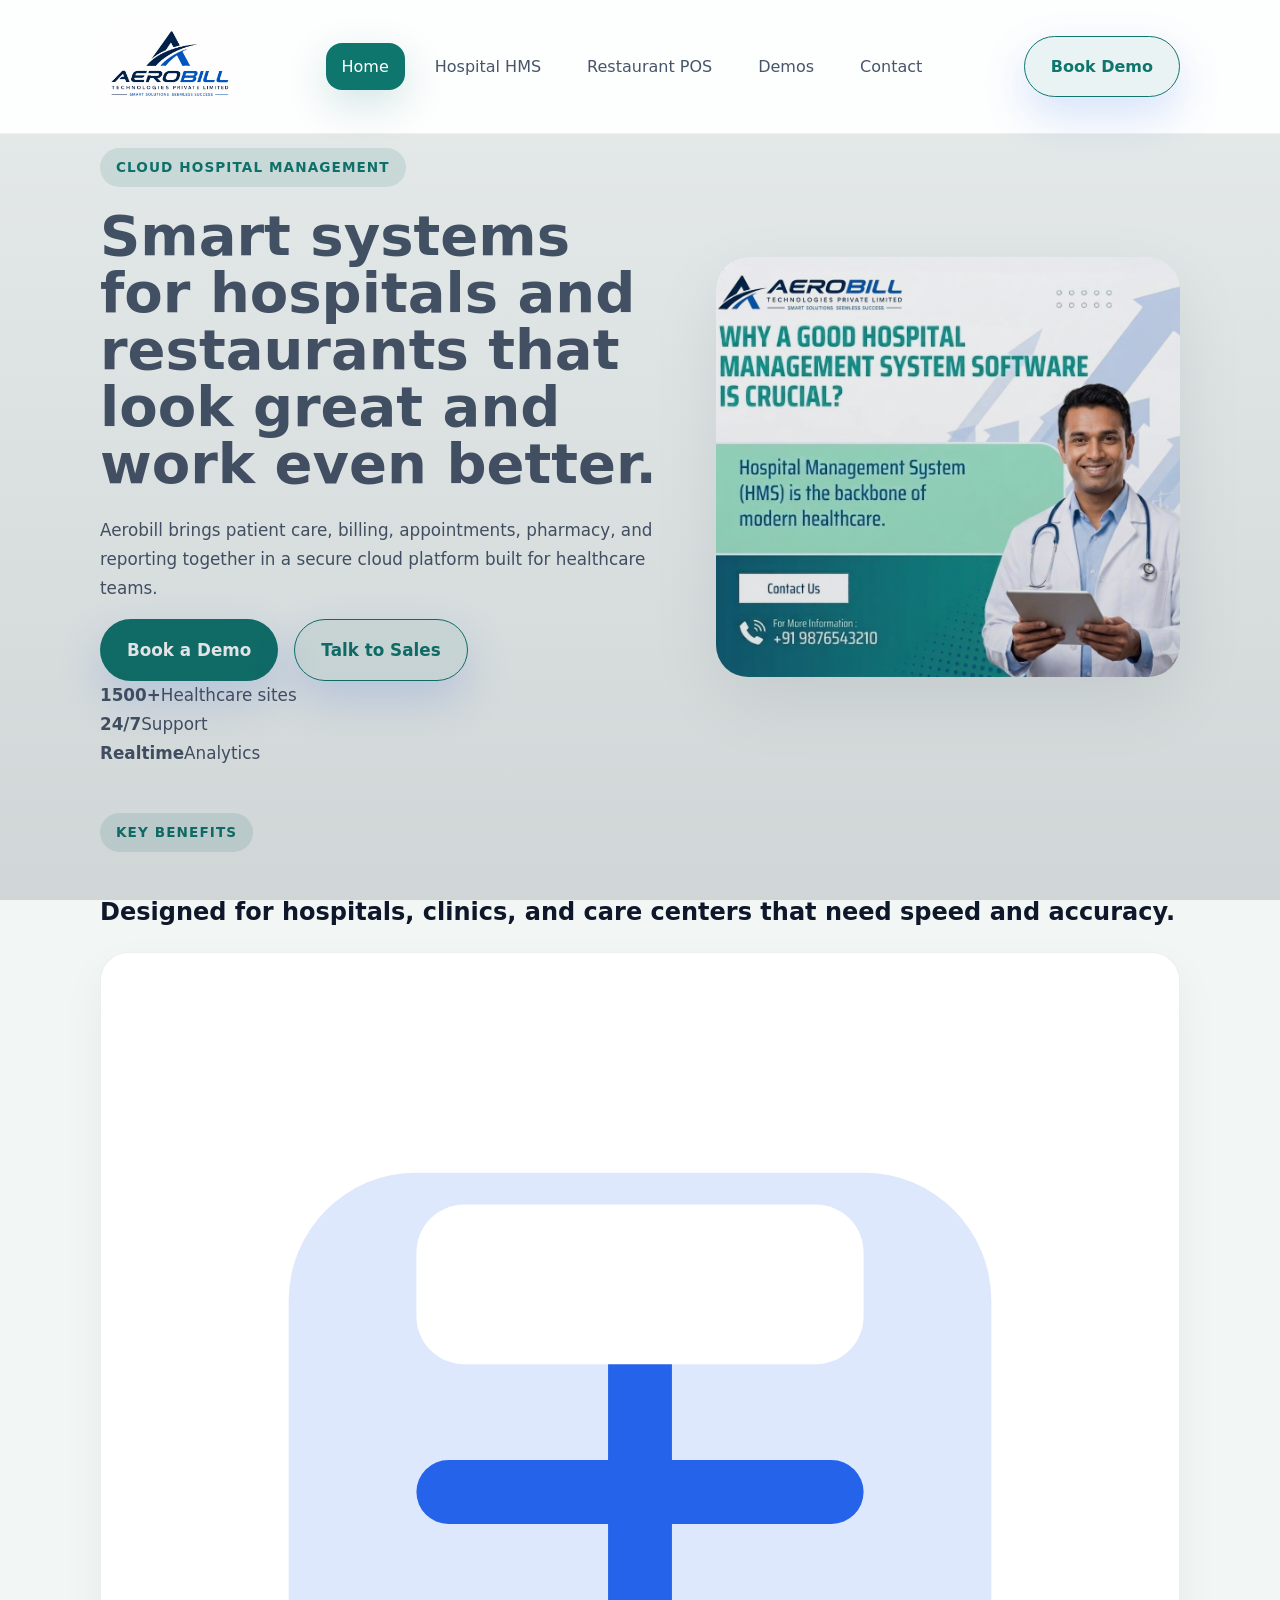
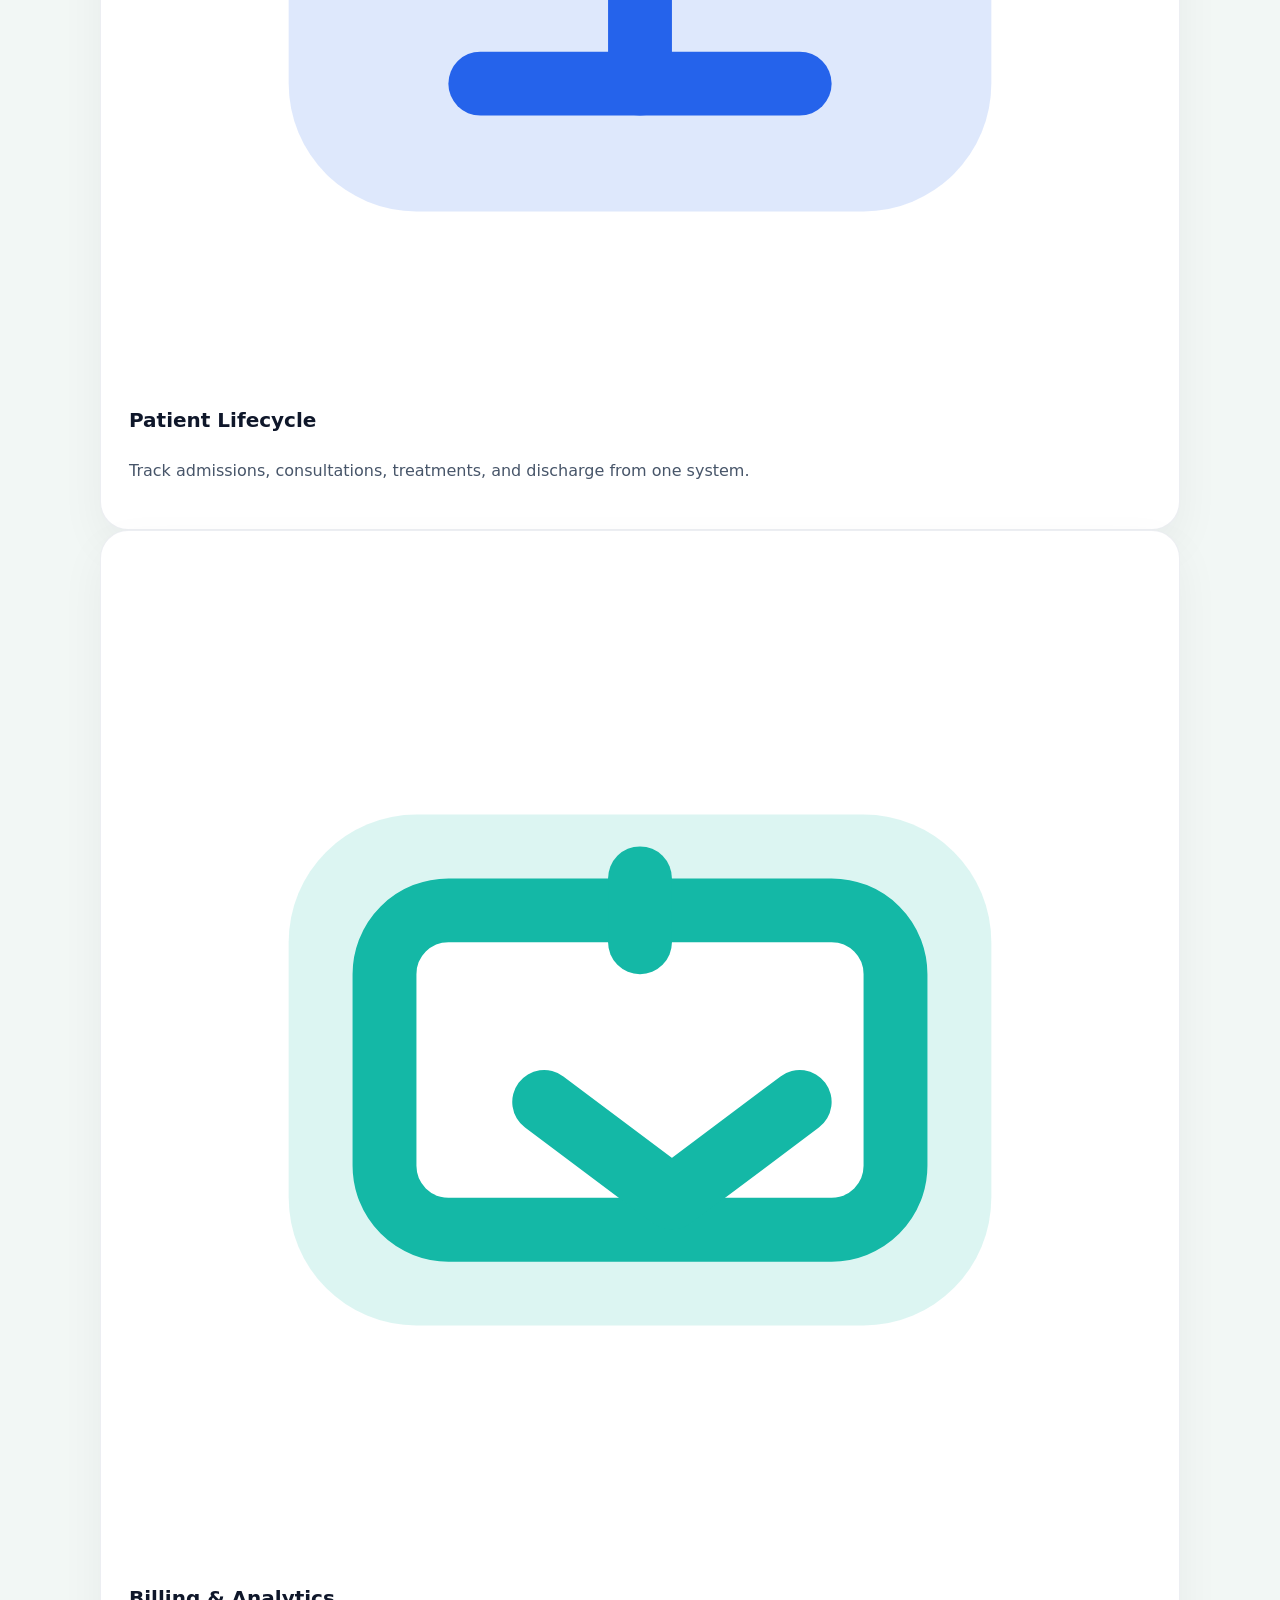
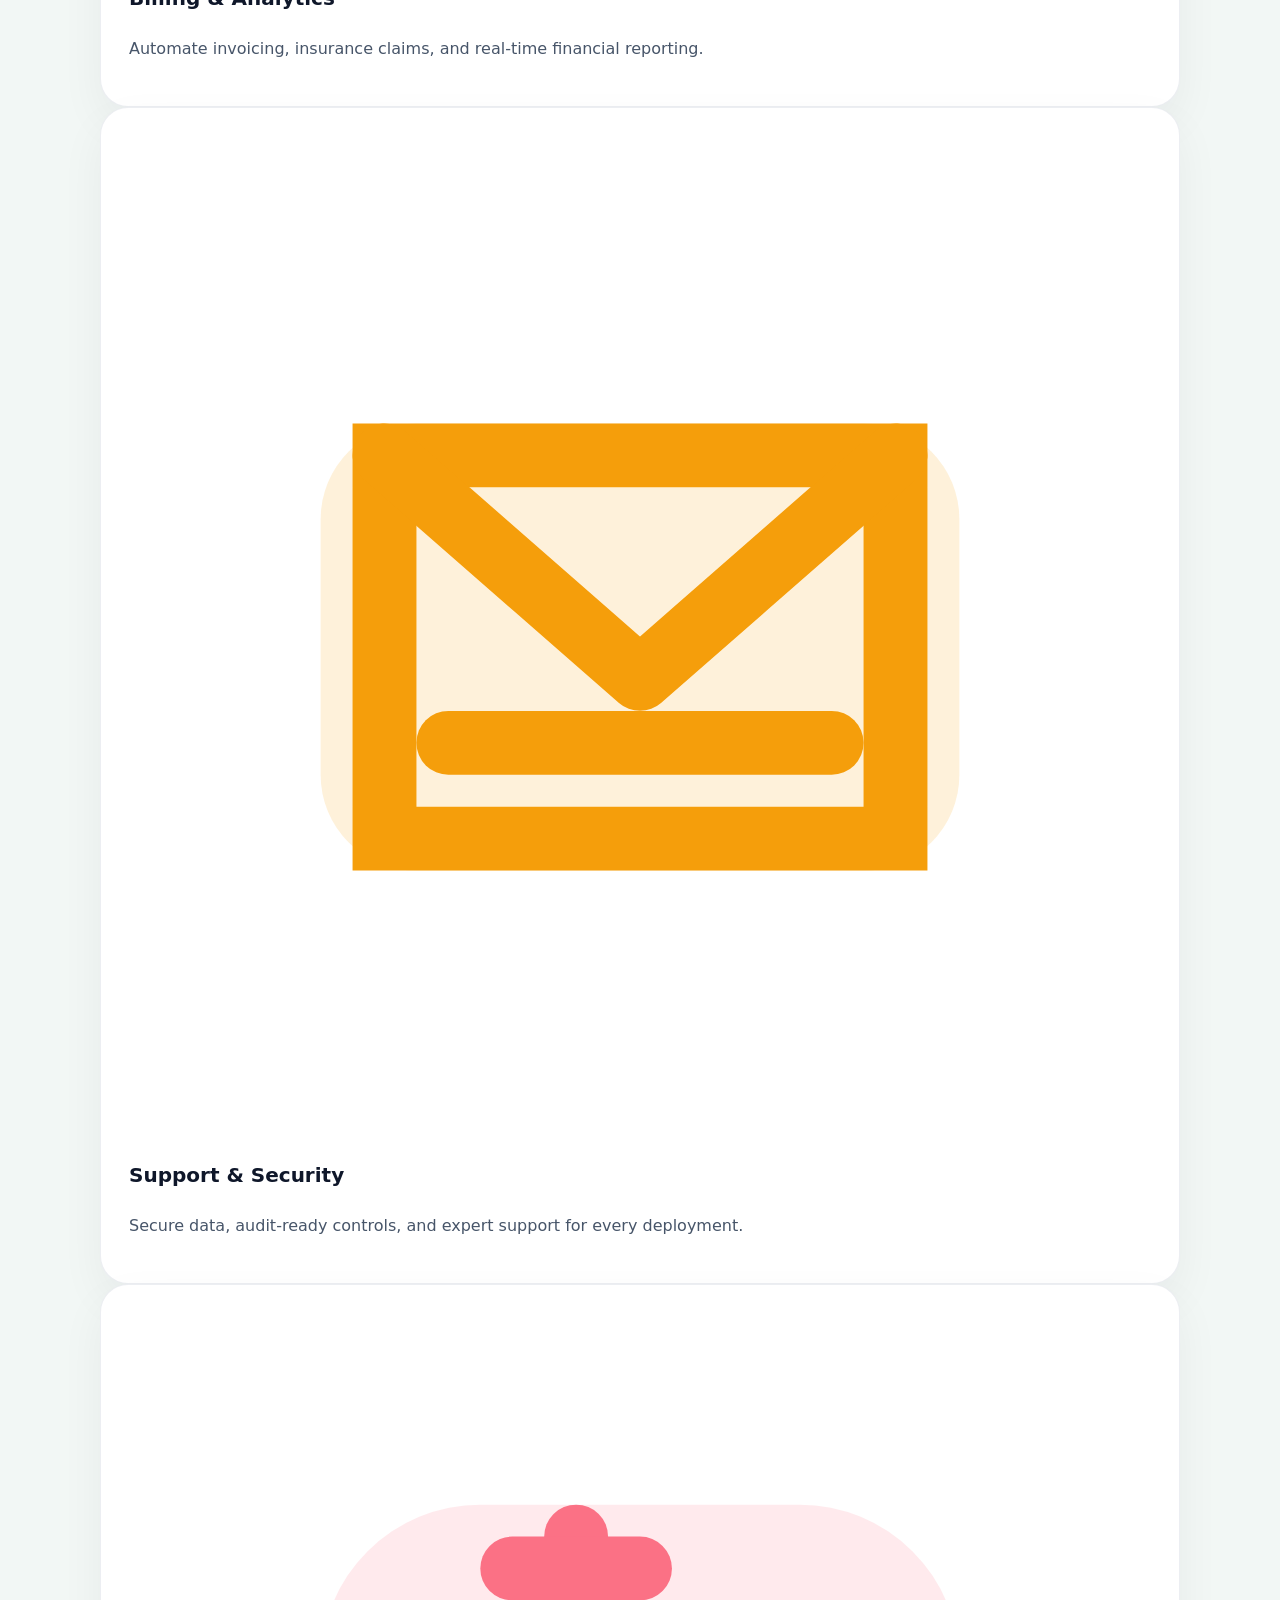
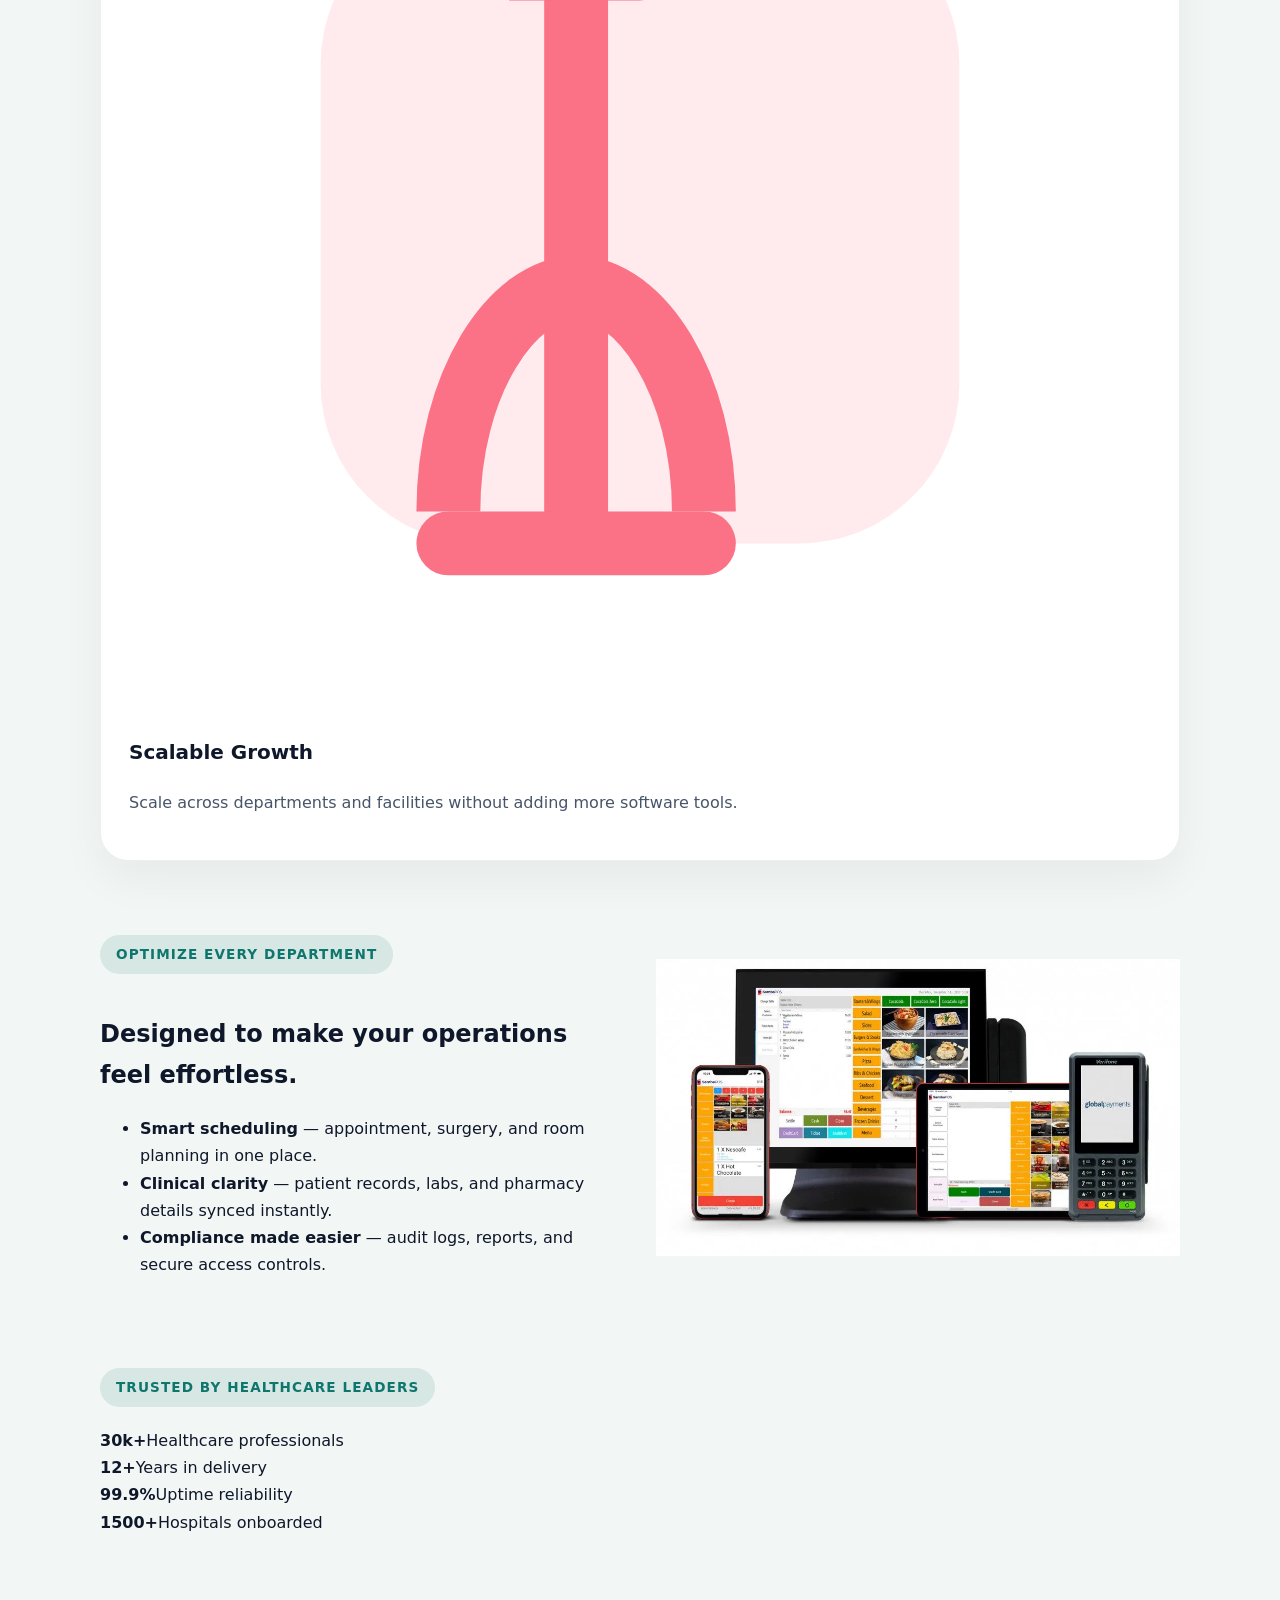
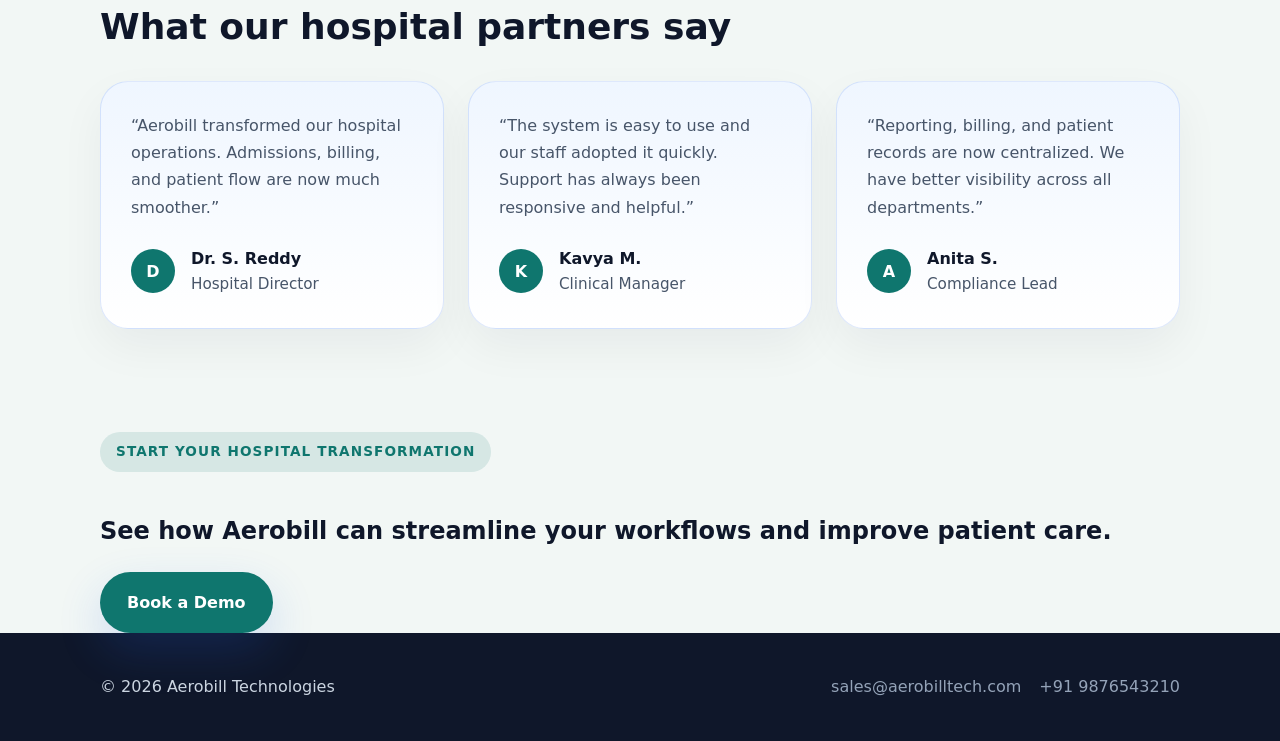
==== commit 3c7902af: "Deploy updated homepage, hospital & restaurant pages, contact details, and new local images" ====
--- a/index.html
+++ b/index.html
@@ -25,124 +25,111 @@
   </header>
 
   <main>
-    <section class="hero">
+    <section class="homepage-hero">
       <div class="container hero-grid">
-        <div>
-          <p class="eyebrow">Hospital + Restaurant software</p>
+        <div class="hero-copy">
+          <p class="eyebrow">Cloud Hospital Management</p>
           <h1 class="hero-title">Smart systems for hospitals and restaurants that look great and work even better.</h1>
-          <p class="hero-copy">Aerobill combines hospital management, billing, inventory, orders, and reporting in one polished software suite designed for modern healthcare and hospitality teams.</p>
+          <p>Aerobill brings patient care, billing, appointments, pharmacy, and reporting together in a secure cloud platform built for healthcare teams.</p>
           <div class="hero-actions">
-            <a class="btn btn-primary" href="demos.html">Schedule a Demo</a>
-            <a class="btn btn-outline" href="contact.html">Contact Sales</a>
+            <a class="btn btn-primary" href="demos.html">Book a Demo</a>
+            <a class="btn btn-outline" href="contact.html">Talk to Sales</a>
           </div>
-          <div class="hero-stats">
-            <div class="stat"><strong>Fast setup</strong><span>Launch in days, not months.</span></div>
-            <div class="stat"><strong>24/7 support</strong><span>Expert support for every customer.</span></div>
-            <div class="stat"><strong>Trusted workflows</strong><span>Built for hospitals and restaurants.</span></div>
+          <div class="hero-pillars">
+            <div class="pillar"><strong>1500+</strong><span>Healthcare sites</span></div>
+            <div class="pillar"><strong>24/7</strong><span>Support</span></div>
+            <div class="pillar"><strong>Realtime</strong><span>Analytics</span></div>
           </div>
         </div>
-        <div class="hero-media">
+        <div class="hero-visual">
           <div class="hero-panel">
-            <img src="images/hospital-screenshot.jpg" alt="Hospital software screenshot">
+            <img src="images/HMS Pic.png" alt="Hospital management screenshot">
           </div>
         </div>
       </div>
     </section>
-    <section class="section-features container">
-      <h2>Solutions built for every team</h2>
-      <div class="feature-cards">
+
+    <section class="feature-overview container">
+      <div class="overview-intro">
+        <p class="eyebrow">Key benefits</p>
+        <h2>Designed for hospitals, clinics, and care centers that need speed and accuracy.</h2>
+      </div>
+      <div class="overview-grid">
         <article class="feature-card">
-          <h3>Hospital Management</h3>
-          <p>Keep patient records, appointments, billing, labs and pharmacy in a single secure system.</p>
-          <ul>
-            <li>Electronic Medical Records (EMR)</li>
-            <li>Appointment scheduling</li>
-            <li>Billing and claims</li>
-          </ul>
+          <img src="images/hospital.svg" alt="Patient management">
+          <h3>Patient Lifecycle</h3>
+          <p>Track admissions, consultations, treatments, and discharge from one system.</p>
         </article>
         <article class="feature-card">
-          <h3>Restaurant POS</h3>
-          <p>Process orders quickly, manage tables, track inventory, and support delivery all from one dashboard.</p>
-          <ul>
-            <li>Quick order entry</li>
-            <li>Table and staff management</li>
-            <li>Reports and kitchen integration</li>
-          </ul>
+          <img src="images/demo.svg" alt="Billing and analytics">
+          <h3>Billing & Analytics</h3>
+          <p>Automate invoicing, insurance claims, and real-time financial reporting.</p>
         </article>
         <article class="feature-card">
-          <h3>Reports & Analytics</h3>
-          <p>Get clear performance insights from sales, operations, inventory, and patient service data.</p>
-          <ul>
-            <li>Revenue dashboards</li>
-            <li>Inventory tracking</li>
-            <li>Custom exportable reports</li>
-          </ul>
+          <img src="images/contact.svg" alt="Support and security">
+          <h3>Support & Security</h3>
+          <p>Secure data, audit-ready controls, and expert support for every deployment.</p>
+        </article>
+        <article class="feature-card">
+          <img src="images/restaurant.svg" alt="Scalable platform">
+          <h3>Scalable Growth</h3>
+          <p>Scale across departments and facilities without adding more software tools.</p>
         </article>
       </div>
     </section>
 
-    <section class="section-video container">
-      <h2>Watch our company video</h2>
-      <div class="video-panel">
-        <video controls>
-          <source src="Videos/Aerobll video.mp4" type="video/mp4">
-          Your browser does not support the video tag.
-        </video>
+    <section class="section-split container">
+      <div class="split-grid">
+        <div class="split-copy">
+          <p class="eyebrow">Optimize every department</p>
+          <h2>Designed to make your operations feel effortless.</h2>
+          <ul class="split-list">
+            <li><strong>Smart scheduling</strong> — appointment, surgery, and room planning in one place.</li>
+            <li><strong>Clinical clarity</strong> — patient records, labs, and pharmacy details synced instantly.</li>
+            <li><strong>Compliance made easier</strong> — audit logs, reports, and secure access controls.</li>
+          </ul>
+        </div>
+        <div class="split-visual">
+          <img src="images/Restaurant pos.png" alt="Restaurant POS dashboard">
+        </div>
       </div>
     </section>
 
-    <section class="section-icons container">
-      <div class="icon-grid">
-        <article class="icon-card">
-          <img src="images/hospital.svg" alt="Hospital icon">
-          <h3>Hospital workflows</h3>
-          <p>All patient, billing, and lab operations in one secure platform.</p>
+    <section class="trust-section container">
+      <p class="eyebrow">Trusted by healthcare leaders</p>
+      <div class="trust-grid">
+        <div class="trust-card"><strong>30k+</strong><span>Healthcare professionals</span></div>
+        <div class="trust-card"><strong>12+</strong><span>Years in delivery</span></div>
+        <div class="trust-card"><strong>99.9%</strong><span>Uptime reliability</span></div>
+        <div class="trust-card"><strong>1500+</strong><span>Hospitals onboarded</span></div>
+      </div>
+    </section>
+
+    <section class="section-testimonials container">
+      <h2>What our hospital partners say</h2>
+      <div class="testimonial-grid">
+        <article class="testimonial-card">
+          <p>“Aerobill transformed our hospital operations. Admissions, billing, and patient flow are now much smoother.”</p>
+          <div class="testimonial-author"><div class="author-logo">D</div><div><strong class="author-name">Dr. S. Reddy</strong><div class="author-role">Hospital Director</div></div></div>
         </article>
-        <article class="icon-card">
-          <img src="images/restaurant.svg" alt="Restaurant icon">
-          <h3>Restaurant operations</h3>
-          <p>Efficient orders, tables, and inventory designed for busy kitchens.</p>
+        <article class="testimonial-card">
+          <p>“The system is easy to use and our staff adopted it quickly. Support has always been responsive and helpful.”</p>
+          <div class="testimonial-author"><div class="author-logo">K</div><div><strong class="author-name">Kavya M.</strong><div class="author-role">Clinical Manager</div></div></div>
         </article>
-        <article class="icon-card">
-          <img src="images/demo.svg" alt="Demo icon">
-          <h3>Live demos</h3>
-          <p>Book a demo and see how Aerobill works for your business.</p>
+        <article class="testimonial-card">
+          <p>“Reporting, billing, and patient records are now centralized. We have better visibility across all departments.”</p>
+          <div class="testimonial-author"><div class="author-logo">A</div><div><strong class="author-name">Anita S.</strong><div class="author-role">Compliance Lead</div></div></div>
         </article>
       </div>
     </section>
 
-    <section class="section-why container">
-      <div class="why-grid">
-        <div class="why-copy">
-          <h2>Designed to make your operations feel effortless</h2>
-          <p>You don’t need multiple systems, confusing screens, or manual spreadsheets. Aerobill gives you one modern dashboard for both hospital workflows and restaurant operations.</p>
-          <div class="why-list">
-            <div class="why-item"><div><strong>One single platform</strong><span>Switch between hospital and restaurant modules seamlessly.</span></div></div>
-            <div class="why-item"><div><strong>Clean modern UI</strong><span>Built for fast team training and daily adoption.</span></div></div>
-            <div class="why-item"><div><strong>Secure data</strong><span>Your data stays protected with enterprise-grade controls.</span></div></div>
-          </div>
+    <section class="cta-panel container">
+      <div class="cta-card">
+        <div>
+          <p class="eyebrow">Start your hospital transformation</p>
+          <h2>See how Aerobill can streamline your workflows and improve patient care.</h2>
         </div>
-        <div class="why-visual">
-          <img src="images/hospital-hero.jpg" alt="Doctor and hospital staff">
-        </div>
-      </div>
-    </section>
-
-    <section class="section-testimonials container">
-      <h2>Trusted by teams across healthcare and hospitality</h2>
-      <div class="testimonial-grid">
-        <article class="testimonial-card">
-          <p>“Aerobill made our hospital billing and patient flow faster. The dashboard is clean, and the support team helped us launch quickly.”</p>
-          <div class="testimonial-author"><div class="author-logo">H</div><div><strong class="author-name">Dr. Priya N.</strong><div class="author-role">Hospital Operations Lead</div></div></div>
-        </article>
-        <article class="testimonial-card">
-          <p>“The restaurant POS is simple to use and handles busy nights without slowing down. Inventory tracking keeps everything in check.”</p>
-          <div class="testimonial-author"><div class="author-logo">R</div><div><strong class="author-name">Ramesh K.</strong><div class="author-role">Restaurant Manager</div></div></div>
-        </article>
-        <article class="testimonial-card">
-          <p>“We love having one system for orders, payments, and reports. Aerobill helps our teams stay aligned and our service faster.”</p>
-          <div class="testimonial-author"><div class="author-logo">A</div><div><strong class="author-name">Anita S.</strong><div class="author-role">Clinic Administrator</div></div></div>
-        </article>
+        <a class="btn btn-primary" href="demos.html">Book a Demo</a>
       </div>
     </section>
   </main>
@@ -150,7 +137,7 @@
   <footer class="site-footer">
     <div class="container">
       <p>&copy; 2026 Aerobill Technologies</p>
-      <div class="footer-links"><a class="footer-link" href="contact.html">contact@aerobill.com</a><a class="footer-link" href="demos.html">Request Demo</a></div>
+      <div class="footer-links"><a class="footer-link" href="mailto:sales@aerobilltech.com">sales@aerobilltech.com</a><a class="footer-link" href="tel:+919876543210">+91 9876543210</a></div>
     </div>
   </footer>
 
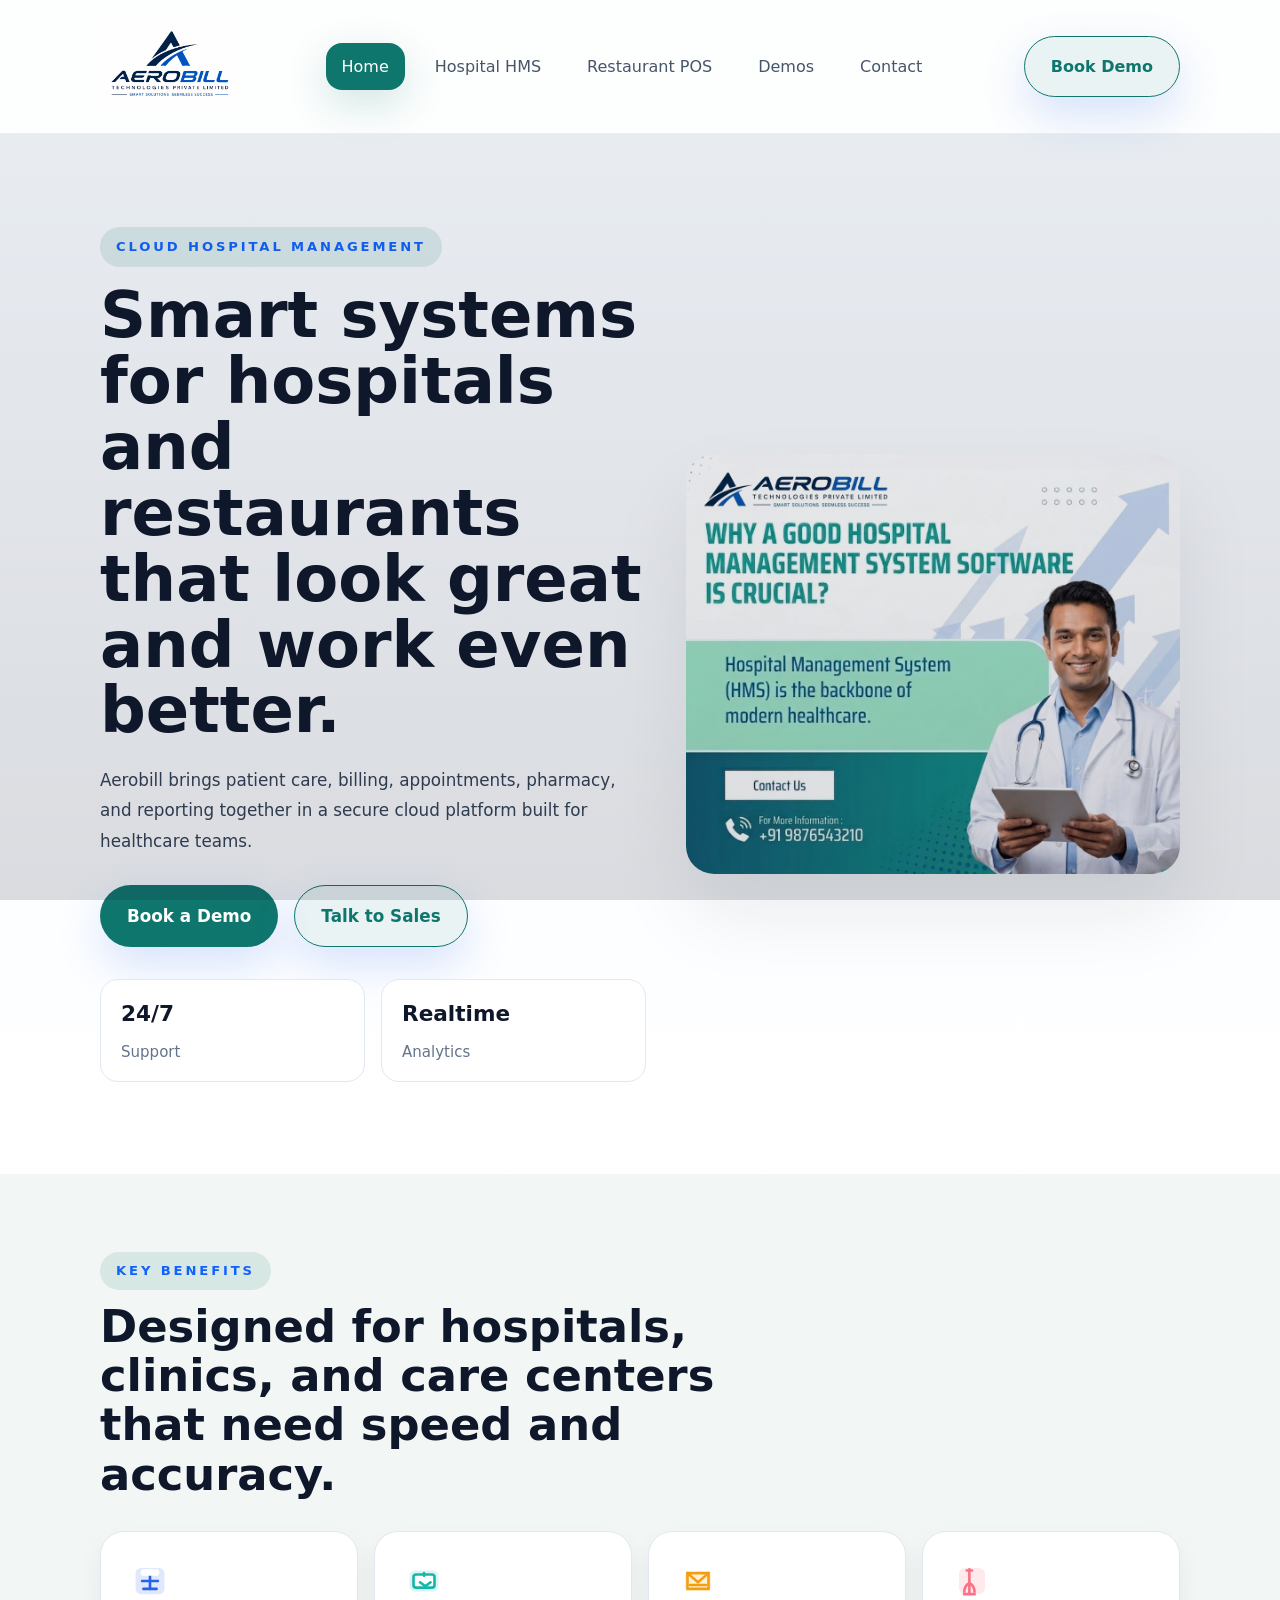
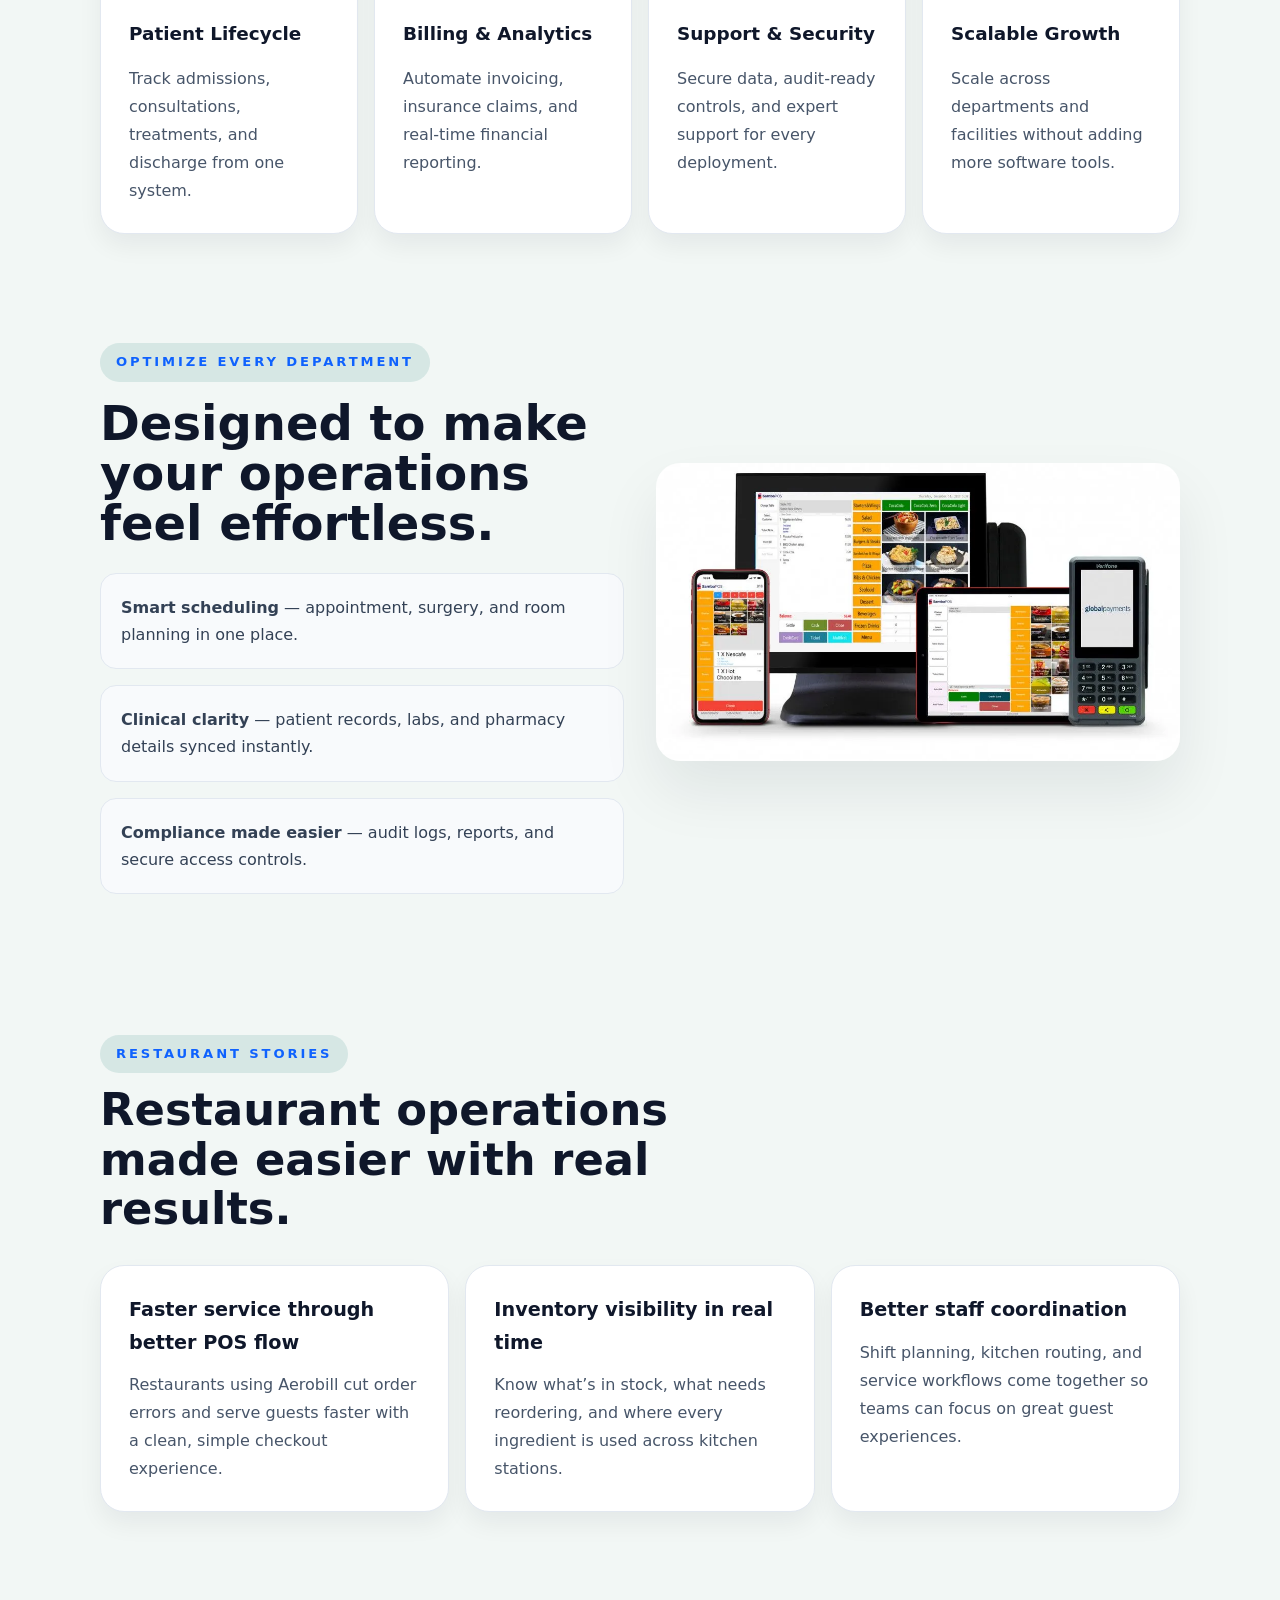
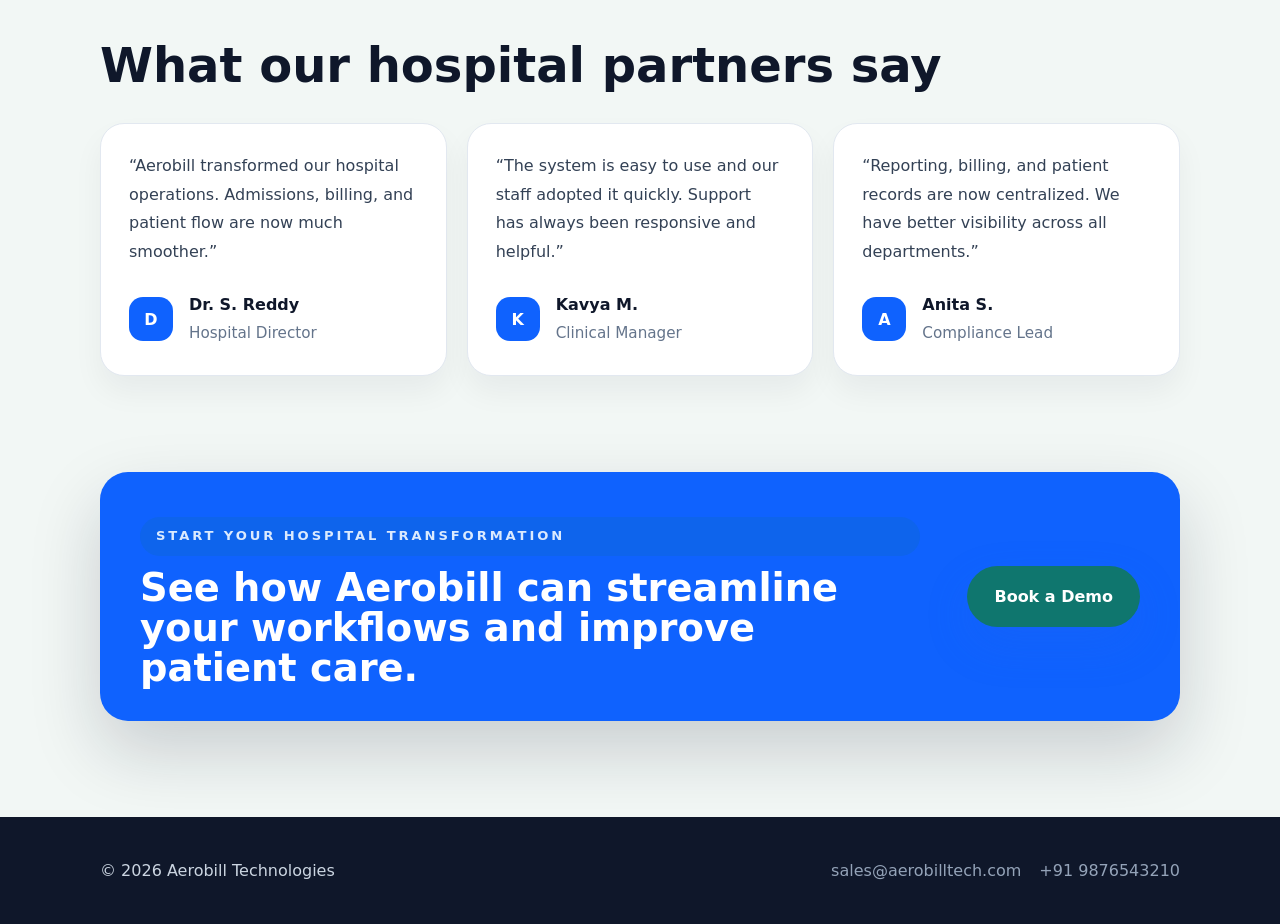
==== commit 9e4a9873: "Deploy image alignment and restaurant blog update" ====
--- a/index.html
+++ b/index.html
@@ -36,7 +36,6 @@
             <a class="btn btn-outline" href="contact.html">Talk to Sales</a>
           </div>
           <div class="hero-pillars">
-            <div class="pillar"><strong>1500+</strong><span>Healthcare sites</span></div>
             <div class="pillar"><strong>24/7</strong><span>Support</span></div>
             <div class="pillar"><strong>Realtime</strong><span>Analytics</span></div>
           </div>
@@ -95,13 +94,24 @@
       </div>
     </section>
 
-    <section class="trust-section container">
-      <p class="eyebrow">Trusted by healthcare leaders</p>
-      <div class="trust-grid">
-        <div class="trust-card"><strong>30k+</strong><span>Healthcare professionals</span></div>
-        <div class="trust-card"><strong>12+</strong><span>Years in delivery</span></div>
-        <div class="trust-card"><strong>99.9%</strong><span>Uptime reliability</span></div>
-        <div class="trust-card"><strong>1500+</strong><span>Hospitals onboarded</span></div>
+    <section class="restaurant-blog container">
+      <div class="overview-intro">
+        <p class="eyebrow">Restaurant stories</p>
+        <h2>Restaurant operations made easier with real results.</h2>
+      </div>
+      <div class="blog-grid">
+        <article class="blog-card">
+          <h3>Faster service through better POS flow</h3>
+          <p>Restaurants using Aerobill cut order errors and serve guests faster with a clean, simple checkout experience.</p>
+        </article>
+        <article class="blog-card">
+          <h3>Inventory visibility in real time</h3>
+          <p>Know what’s in stock, what needs reordering, and where every ingredient is used across kitchen stations.</p>
+        </article>
+        <article class="blog-card">
+          <h3>Better staff coordination</h3>
+          <p>Shift planning, kitchen routing, and service workflows come together so teams can focus on great guest experiences.</p>
+        </article>
       </div>
     </section>
 
--- a/css/overrides.css
+++ b/css/overrides.css
@@ -10,3 +10,72 @@
 
 /* Ensure logo in footer or other small components doesn't overflow */
 .site-footer .author-logo img{width:48px;height:48px}
+
+/* Homepage redesign styles */
+.hero-panel{border-radius:28px;overflow:hidden;box-shadow:0 40px 80px rgba(15,23,42,.08);background:#fff;min-height:420px;display:flex;align-items:center;justify-content:center}
+.hero-panel img{width:100%;height:100%;object-fit:cover;object-position:center center;display:block}
+.homepage-hero{background:linear-gradient(180deg, #f7fbff 0%, #ffffff 100%);padding:80px 0 60px}
+.homepage-hero .hero-grid{display:grid;grid-template-columns:1.05fr .95fr;gap:2.5rem;align-items:center}
+.homepage-hero .hero-copy .eyebrow{display:inline-flex;align-items:center;letter-spacing:.22em;text-transform:uppercase;font-size:.82rem;font-weight:700;color:#0f62fe;margin-bottom:1rem}
+.homepage-hero .hero-title{font-size:clamp(2.8rem,5vw,4.2rem);line-height:1.03;margin:0 0 1.3rem;color:#0f172a}
+.homepage-hero .hero-copy p{max-width:640px;font-size:1.05rem;line-height:1.8;color:#334155;margin-bottom:1.8rem}
+.homepage-hero .hero-actions{display:flex;flex-wrap:wrap;gap:1rem;margin-bottom:2rem}
+.homepage-hero .hero-panel{border-radius:28px;overflow:hidden;box-shadow:0 40px 80px rgba(15,23,42,.08);background:#fff;min-height:420px;display:flex;align-items:center;justify-content:center}
+.homepage-hero .hero-panel img{width:100%;height:100%;object-fit:cover;object-position:center center;display:block}
+.homepage-hero .hero-pillars{display:grid;grid-template-columns:repeat(2,minmax(0,1fr));gap:1rem}
+.homepage-hero .pillar{background:#ffffff;border:1px solid #e2e8f0;padding:1rem 1.25rem;border-radius:18px}
+.homepage-hero .pillar strong{display:block;font-size:1.35rem;color:#0f172a;margin-bottom:.25rem}
+.homepage-hero .pillar span{color:#64748b;font-size:.94rem}
+
+.feature-overview{padding:4rem 0 2rem}
+.feature-overview .overview-intro{max-width:720px;margin-bottom:2rem}
+.restaurant-blog{padding:4rem 0}
+.restaurant-blog .overview-intro{max-width:720px;margin-bottom:2rem}
+.restaurant-blog .overview-intro .eyebrow{display:inline-flex;align-items:center;letter-spacing:.22em;text-transform:uppercase;font-size:.82rem;font-weight:700;color:#0f62fe;margin-bottom:.75rem}
+.restaurant-blog .overview-intro h2{font-size:clamp(2rem,4vw,2.8rem);line-height:1.1;color:#0f172a;margin:0}
+.blog-grid{display:grid;grid-template-columns:repeat(3,minmax(0,1fr));gap:1rem}
+.blog-card{background:#ffffff;border:1px solid #e2e8f0;border-radius:24px;padding:1.75rem;box-shadow:0 12px 24px rgba(15,23,42,.06)}
+.blog-card h3{font-size:1.2rem;color:#0f172a;margin:0 0 .75rem}
+.blog-card p{color:#475569;line-height:1.75;margin:0}
+.feature-overview .overview-intro .eyebrow{display:inline-flex;align-items:center;letter-spacing:.22em;text-transform:uppercase;font-size:.82rem;font-weight:700;color:#0f62fe;margin-bottom:.75rem}
+.feature-overview .overview-intro h2{font-size:clamp(2rem,4vw,2.8rem);line-height:1.1;color:#0f172a;margin:0}
+.feature-overview .overview-grid{display:grid;grid-template-columns:repeat(4,minmax(0,1fr));gap:1rem}
+.feature-card{background:#ffffff;border:1px solid #e2e8f0;border-radius:24px;padding:1.75rem;min-height:260px;display:flex;flex-direction:column;gap:1rem;box-shadow:0 12px 24px rgba(15,23,42,.06)}
+.feature-card img{width:42px;height:42px}
+.feature-card h3{font-size:1.15rem;color:#0f172a;margin:0}
+.feature-card p{color:#475569;line-height:1.75;margin:0}
+
+.section-split{padding:4rem 0}
+.split-grid{display:grid;grid-template-columns:1.1fr .9fr;gap:2.5rem;align-items:center}
+.split-copy .eyebrow{display:inline-flex;align-items:center;letter-spacing:.22em;text-transform:uppercase;font-size:.82rem;font-weight:700;color:#0f62fe;margin-bottom:1rem}
+.split-copy h2{font-size:clamp(2rem,4vw,3rem);line-height:1.05;color:#0f172a;margin:0 0 1.5rem}
+.split-list{display:grid;gap:1rem;list-style:none;padding:0;margin:0}
+.split-list li{background:#f8fafc;border:1px solid #e2e8f0;border-radius:16px;padding:1.25rem;color:#334155;line-height:1.7}
+.split-visual img{width:100%;border-radius:24px;box-shadow:0 30px 60px rgba(15,23,42,.08)}
+
+.trust-section{padding:4rem 0}
+.trust-section .eyebrow{display:inline-flex;align-items:center;letter-spacing:.22em;text-transform:uppercase;font-size:.82rem;font-weight:700;color:#0f62fe;margin-bottom:.75rem}
+.trust-grid{display:grid;grid-template-columns:repeat(4,minmax(0,1fr));gap:1rem}
+.trust-card{background:#fff;border:1px solid #e2e8f0;border-radius:20px;padding:1.6rem;display:flex;flex-direction:column;gap:.5rem;box-shadow:0 16px 30px rgba(15,23,42,.04)}
+.trust-card strong{font-size:1.6rem;color:#0f172a}
+.trust-card span{color:#64748b;font-size:.96rem}
+
+.section-testimonials{padding:4rem 0 2rem}
+.section-testimonials h2{font-size:clamp(2rem,4vw,3rem);line-height:1.05;color:#0f172a;margin-bottom:2rem}
+.testimonial-grid{display:grid;grid-template-columns:repeat(3,minmax(0,1fr));gap:1.25rem}
+.testimonial-card{background:#ffffff;border:1px solid #e2e8f0;border-radius:24px;padding:1.75rem;box-shadow:0 16px 30px rgba(15,23,42,.05)}
+.testimonial-card p{color:#334155;line-height:1.8;margin:0 0 1.5rem}
+.testimonial-author{display:flex;align-items:center;gap:1rem}
+.author-logo{width:44px;height:44px;border-radius:14px;background:#0f62fe;color:#fff;display:flex;align-items:center;justify-content:center;font-weight:700;font-size:1rem}
+.author-name{display:block;color:#0f172a;font-weight:700}
+.author-role{color:#64748b;font-size:.95rem;margin-top:.2rem}
+
+.cta-panel{padding:4rem 0 6rem}
+.cta-card{display:flex;justify-content:space-between;align-items:center;gap:2rem;background:#0f62fe;color:#fff;border-radius:28px;padding:2rem 2.5rem;box-shadow:0 30px 70px rgba(15,23,42,.18)}
+.cta-card h2{font-size:clamp(1.9rem,3vw,2.6rem);line-height:1.05;margin:0;max-width:780px}
+.cta-card .eyebrow{display:block;text-transform:uppercase;letter-spacing:.22em;font-size:.82rem;font-weight:700;color:#dbeafe;margin-bottom:.75rem}
+.cta-card .btn{min-width:172px}
+
+@media(max-width:1024px){.homepage-hero .hero-grid,.split-grid{grid-template-columns:1fr}.feature-overview .overview-grid,.trust-grid,.testimonial-grid{grid-template-columns:1fr}.homepage-hero .hero-pillars{grid-template-columns:1fr}.cta-card{flex-direction:column;align-items:flex-start}}
+
+@media(max-width:700px){.homepage-hero{padding:60px 0 40px}.homepage-hero .hero-title{font-size:2.4rem}.feature-card{min-height:auto}.cta-card{padding:1.75rem 1.5rem}}
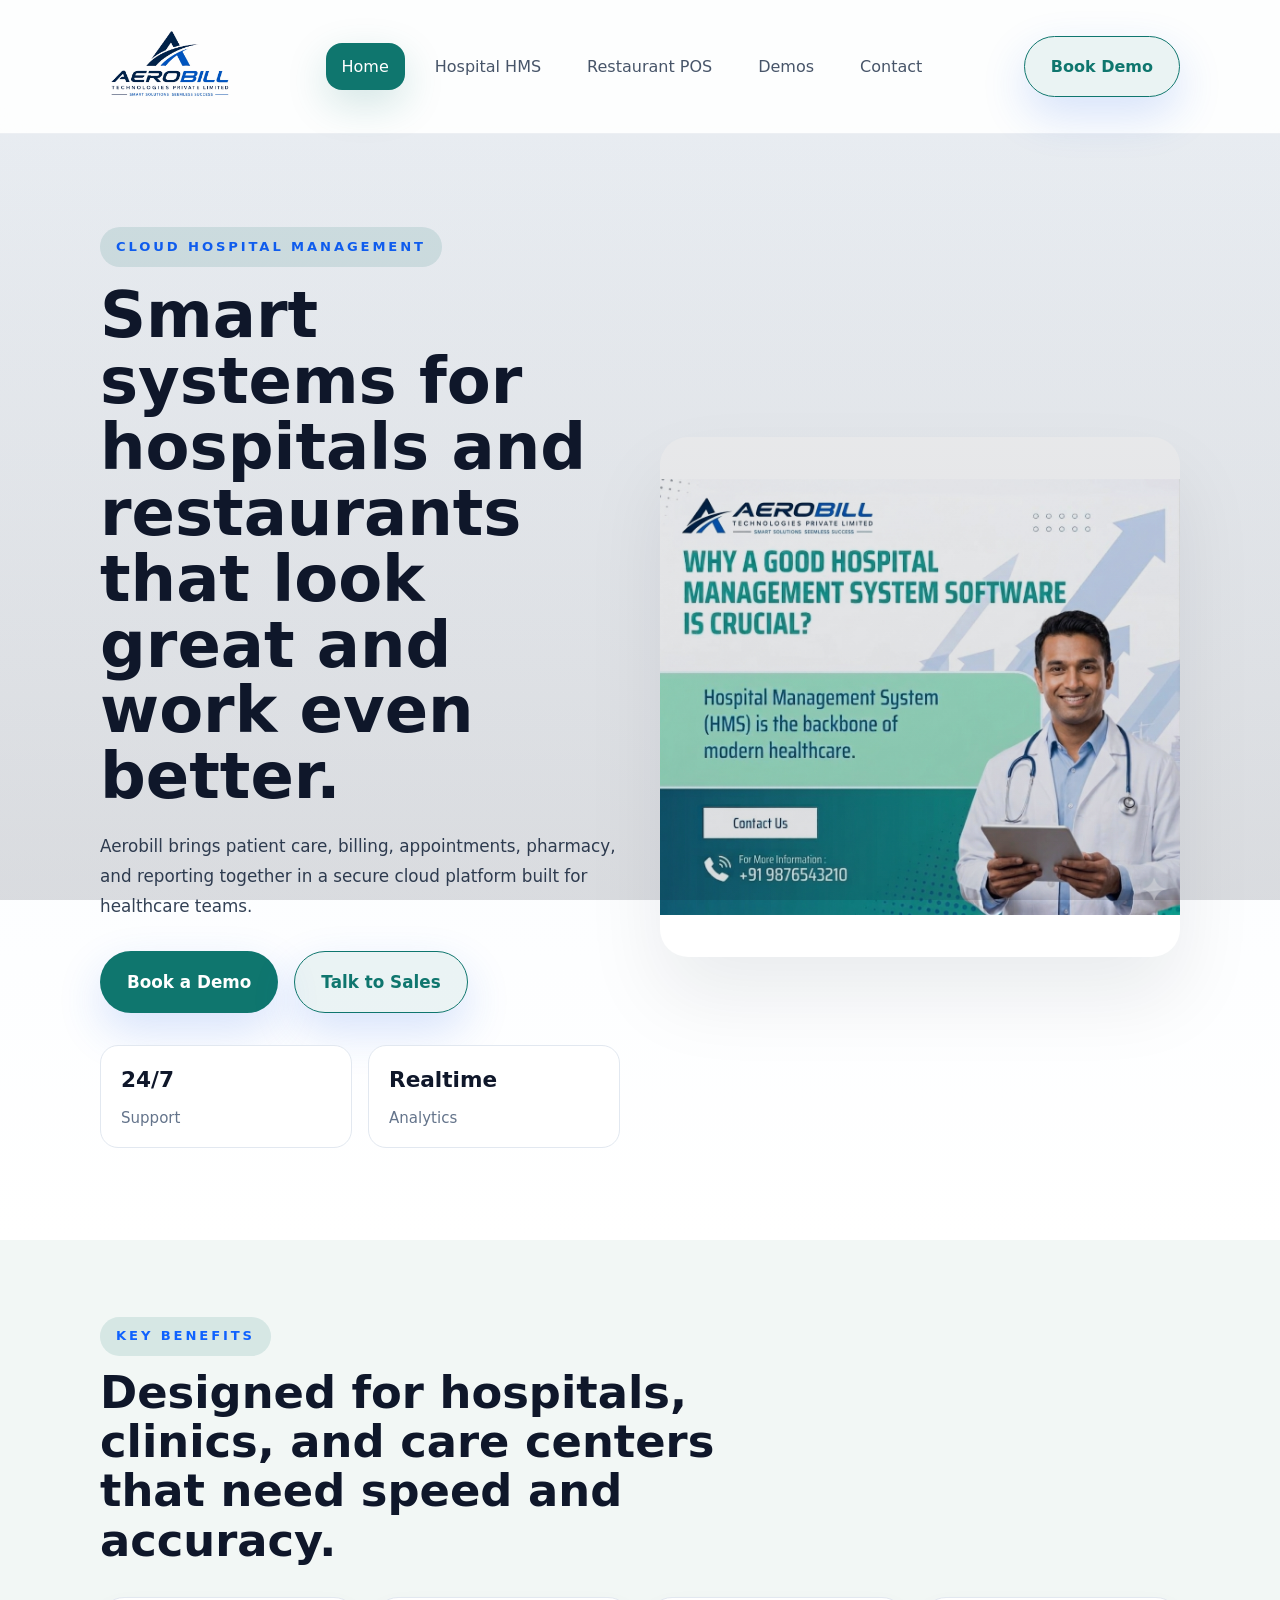
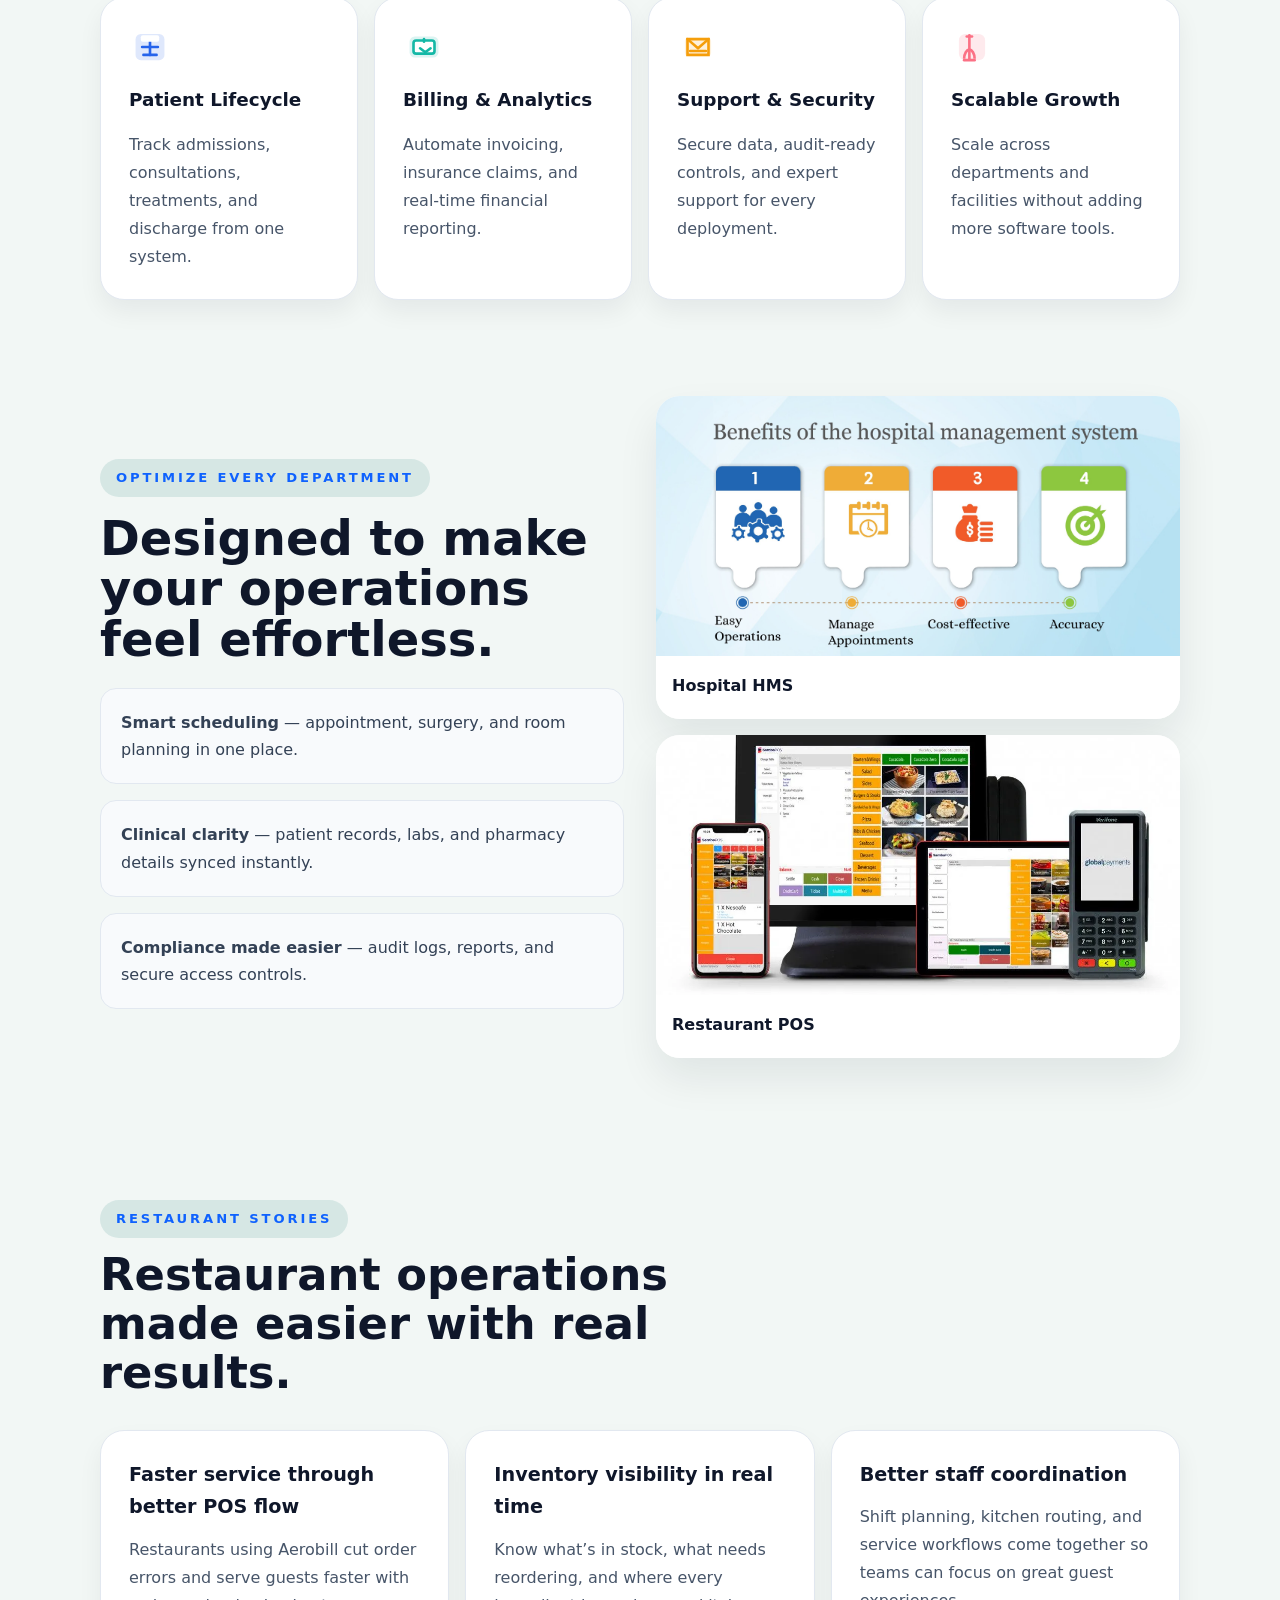
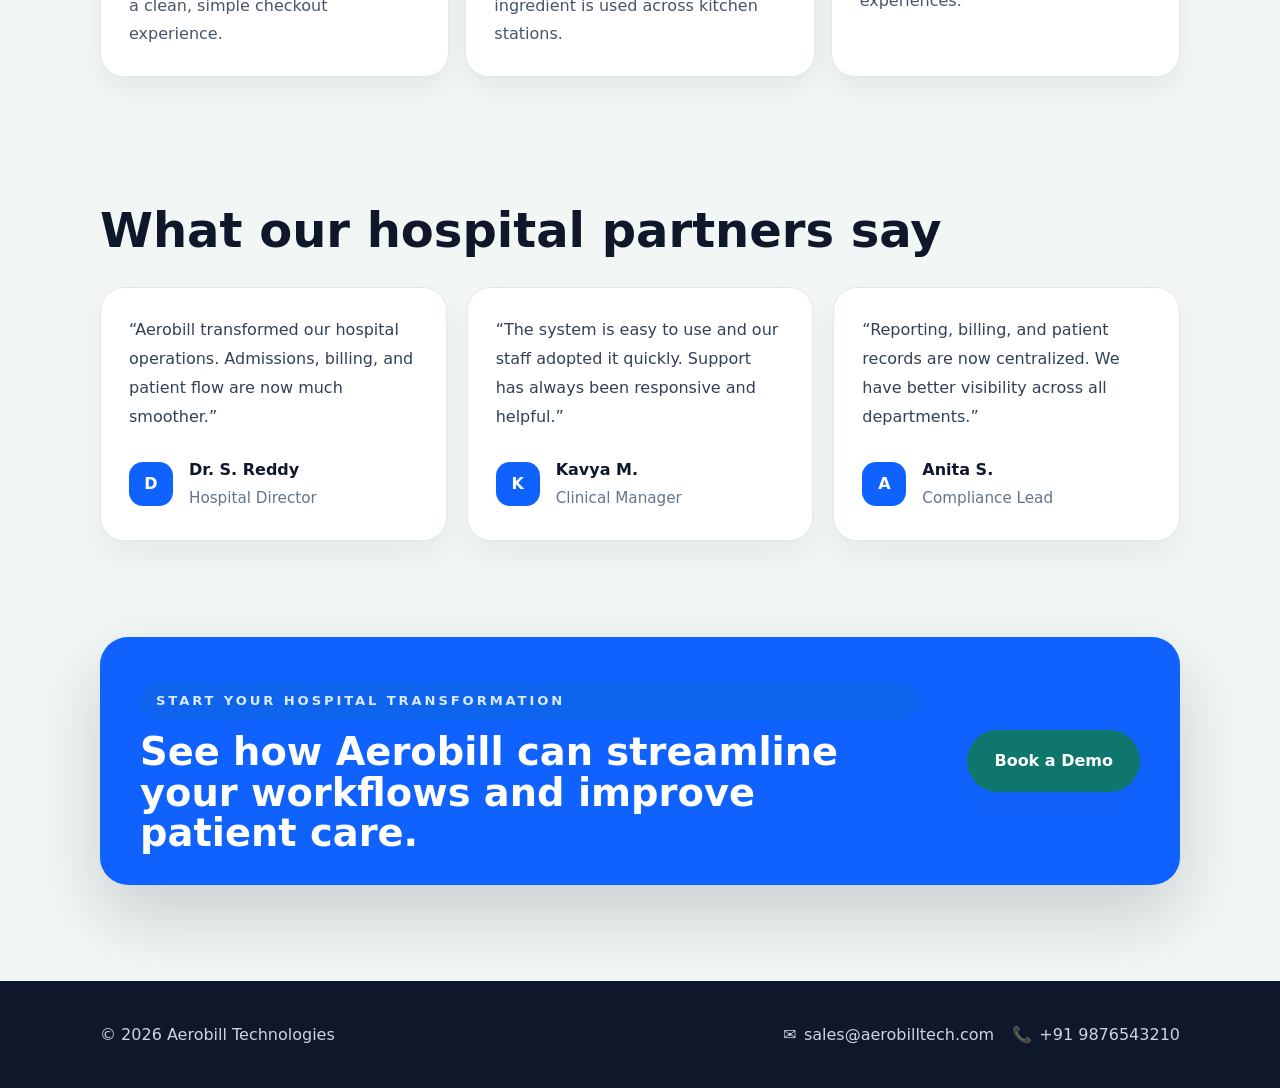
==== commit 005fdfdb: "Add email and phone icons and sync updated pages" ====
--- a/index.html
+++ b/index.html
@@ -88,8 +88,15 @@
             <li><strong>Compliance made easier</strong> — audit logs, reports, and secure access controls.</li>
           </ul>
         </div>
-        <div class="split-visual">
-          <img src="images/Restaurant pos.png" alt="Restaurant POS dashboard">
+        <div class="split-images">
+          <div class="split-image">
+            <img src="images/HMS 2.jpg" alt="Hospital management screenshot">
+            <p>Hospital HMS</p>
+          </div>
+          <div class="split-image">
+            <img src="images/Restaurant pos.png" alt="Restaurant POS dashboard">
+            <p>Restaurant POS</p>
+          </div>
         </div>
       </div>
     </section>
@@ -147,7 +154,7 @@
   <footer class="site-footer">
     <div class="container">
       <p>&copy; 2026 Aerobill Technologies</p>
-      <div class="footer-links"><a class="footer-link" href="mailto:sales@aerobilltech.com">sales@aerobilltech.com</a><a class="footer-link" href="tel:+919876543210">+91 9876543210</a></div>
+      <div class="footer-links"><a class="footer-link icon-link icon-email" href="mailto:sales@aerobilltech.com">sales@aerobilltech.com</a><a class="footer-link icon-link icon-phone" href="tel:+919876543210">+91 9876543210</a></div>
     </div>
   </footer>
 
--- a/css/overrides.css
+++ b/css/overrides.css
@@ -15,14 +15,18 @@
 .hero-panel{border-radius:28px;overflow:hidden;box-shadow:0 40px 80px rgba(15,23,42,.08);background:#fff;min-height:420px;display:flex;align-items:center;justify-content:center}
 .hero-panel img{width:100%;height:100%;object-fit:cover;object-position:center center;display:block}
 .homepage-hero{background:linear-gradient(180deg, #f7fbff 0%, #ffffff 100%);padding:80px 0 60px}
-.homepage-hero .hero-grid{display:grid;grid-template-columns:1.05fr .95fr;gap:2.5rem;align-items:center}
+.homepage-hero .hero-grid{display:grid;grid-template-columns:1fr 1fr;gap:2.5rem;align-items:center}
 .homepage-hero .hero-copy .eyebrow{display:inline-flex;align-items:center;letter-spacing:.22em;text-transform:uppercase;font-size:.82rem;font-weight:700;color:#0f62fe;margin-bottom:1rem}
 .homepage-hero .hero-title{font-size:clamp(2.8rem,5vw,4.2rem);line-height:1.03;margin:0 0 1.3rem;color:#0f172a}
 .homepage-hero .hero-copy p{max-width:640px;font-size:1.05rem;line-height:1.8;color:#334155;margin-bottom:1.8rem}
 .homepage-hero .hero-actions{display:flex;flex-wrap:wrap;gap:1rem;margin-bottom:2rem}
-.homepage-hero .hero-panel{border-radius:28px;overflow:hidden;box-shadow:0 40px 80px rgba(15,23,42,.08);background:#fff;min-height:420px;display:flex;align-items:center;justify-content:center}
+.homepage-hero .hero-panel{border-radius:28px;overflow:hidden;box-shadow:0 40px 80px rgba(15,23,42,.08);background:#fff;min-height:520px;display:flex;align-items:center;justify-content:center}
 .homepage-hero .hero-panel img{width:100%;height:100%;object-fit:cover;object-position:center center;display:block}
 .homepage-hero .hero-pillars{display:grid;grid-template-columns:repeat(2,minmax(0,1fr));gap:1rem}
+.split-images{display:grid;gap:1rem}
+.split-image{border-radius:24px;overflow:hidden;box-shadow:0 20px 40px rgba(15,23,42,.08);background:#fff;}
+.split-image img{width:100%;height:260px;object-fit:cover;object-position:center center;display:block}
+.split-image p{margin:0;padding:1rem 1rem 1.25rem;font-weight:700;color:#0f172a;background:#fff}
 .homepage-hero .pillar{background:#ffffff;border:1px solid #e2e8f0;padding:1rem 1.25rem;border-radius:18px}
 .homepage-hero .pillar strong{display:block;font-size:1.35rem;color:#0f172a;margin-bottom:.25rem}
 .homepage-hero .pillar span{color:#64748b;font-size:.94rem}
@@ -60,6 +64,10 @@
 .trust-card strong{font-size:1.6rem;color:#0f172a}
 .trust-card span{color:#64748b;font-size:.96rem}
 
+.icon-link{display:inline-flex;align-items:center;gap:.45rem;text-decoration:none;color:inherit;transition:color .2s ease}
+.icon-link.icon-email::before{content:'✉️';display:inline-flex;font-size:1rem}
+.icon-link.icon-phone::before{content:'📞';display:inline-flex;font-size:1rem}
+
 .section-testimonials{padding:4rem 0 2rem}
 .section-testimonials h2{font-size:clamp(2rem,4vw,3rem);line-height:1.05;color:#0f172a;margin-bottom:2rem}
 .testimonial-grid{display:grid;grid-template-columns:repeat(3,minmax(0,1fr));gap:1.25rem}
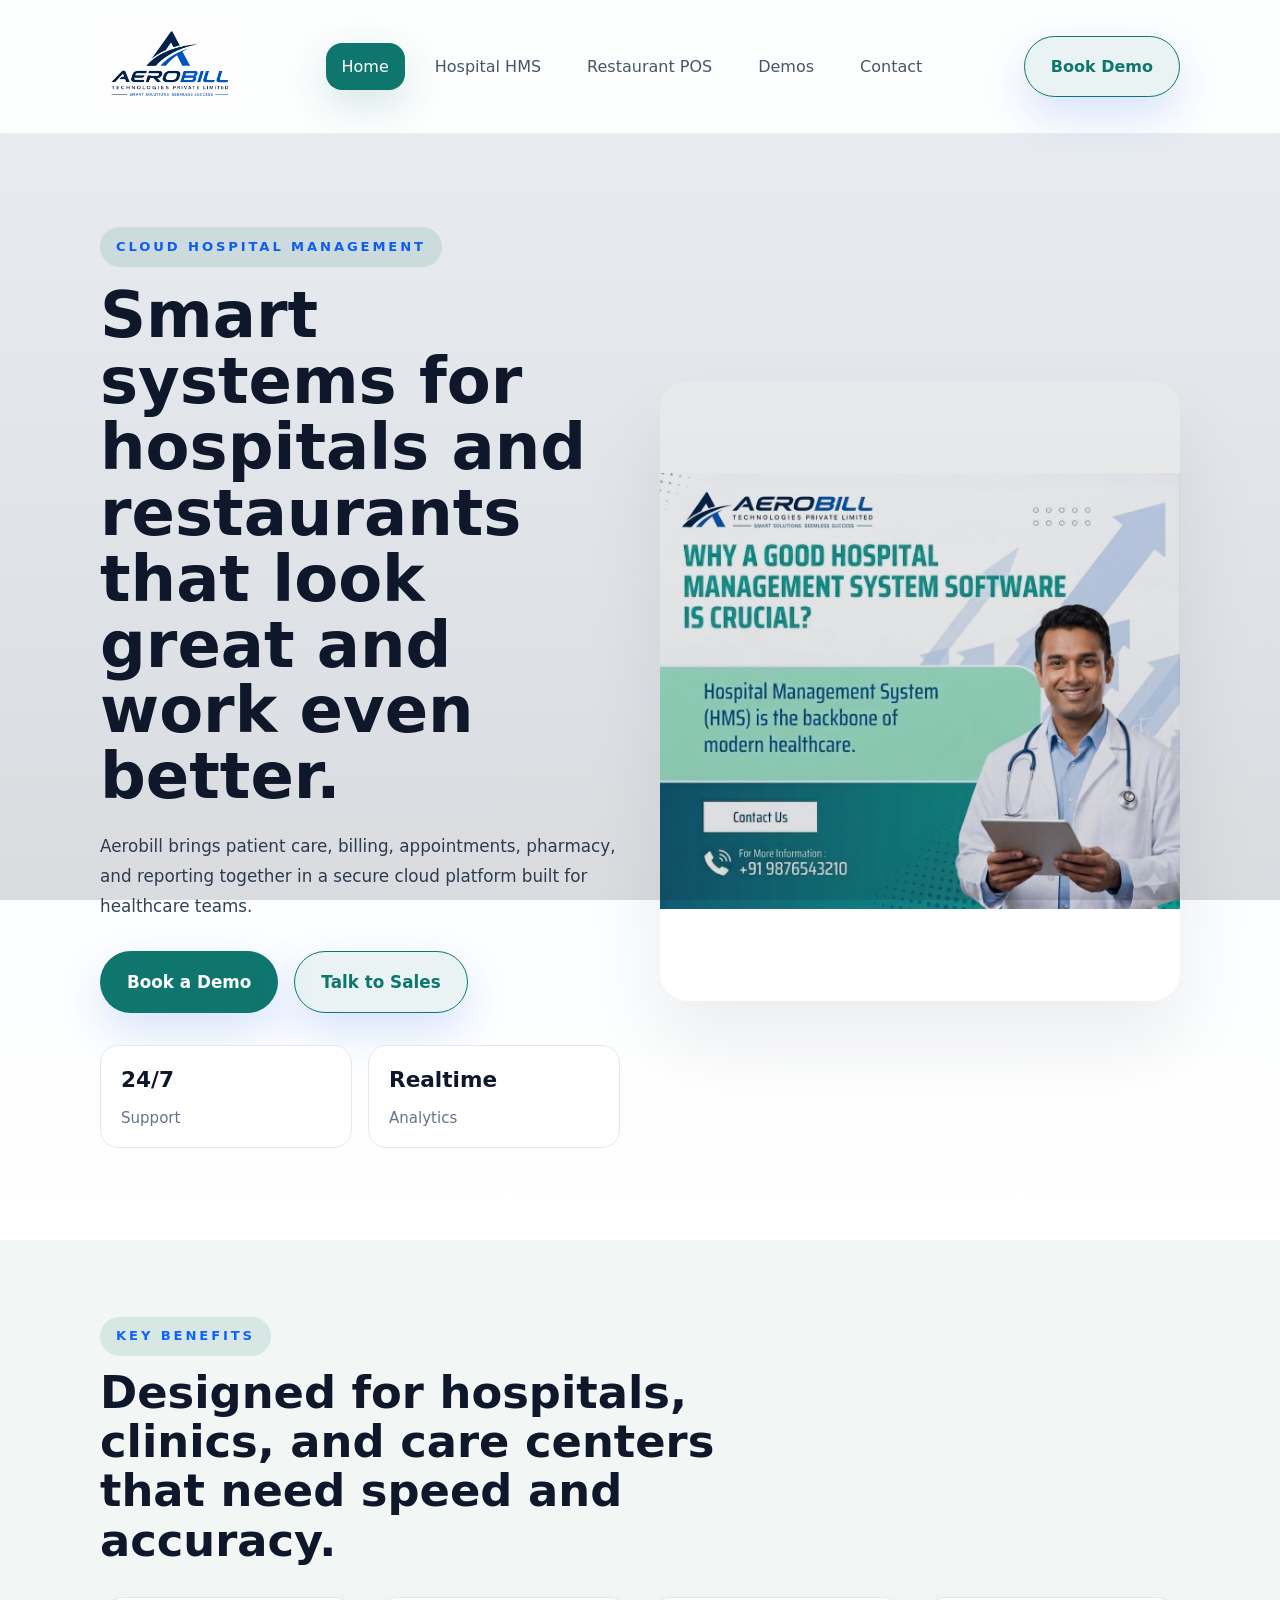
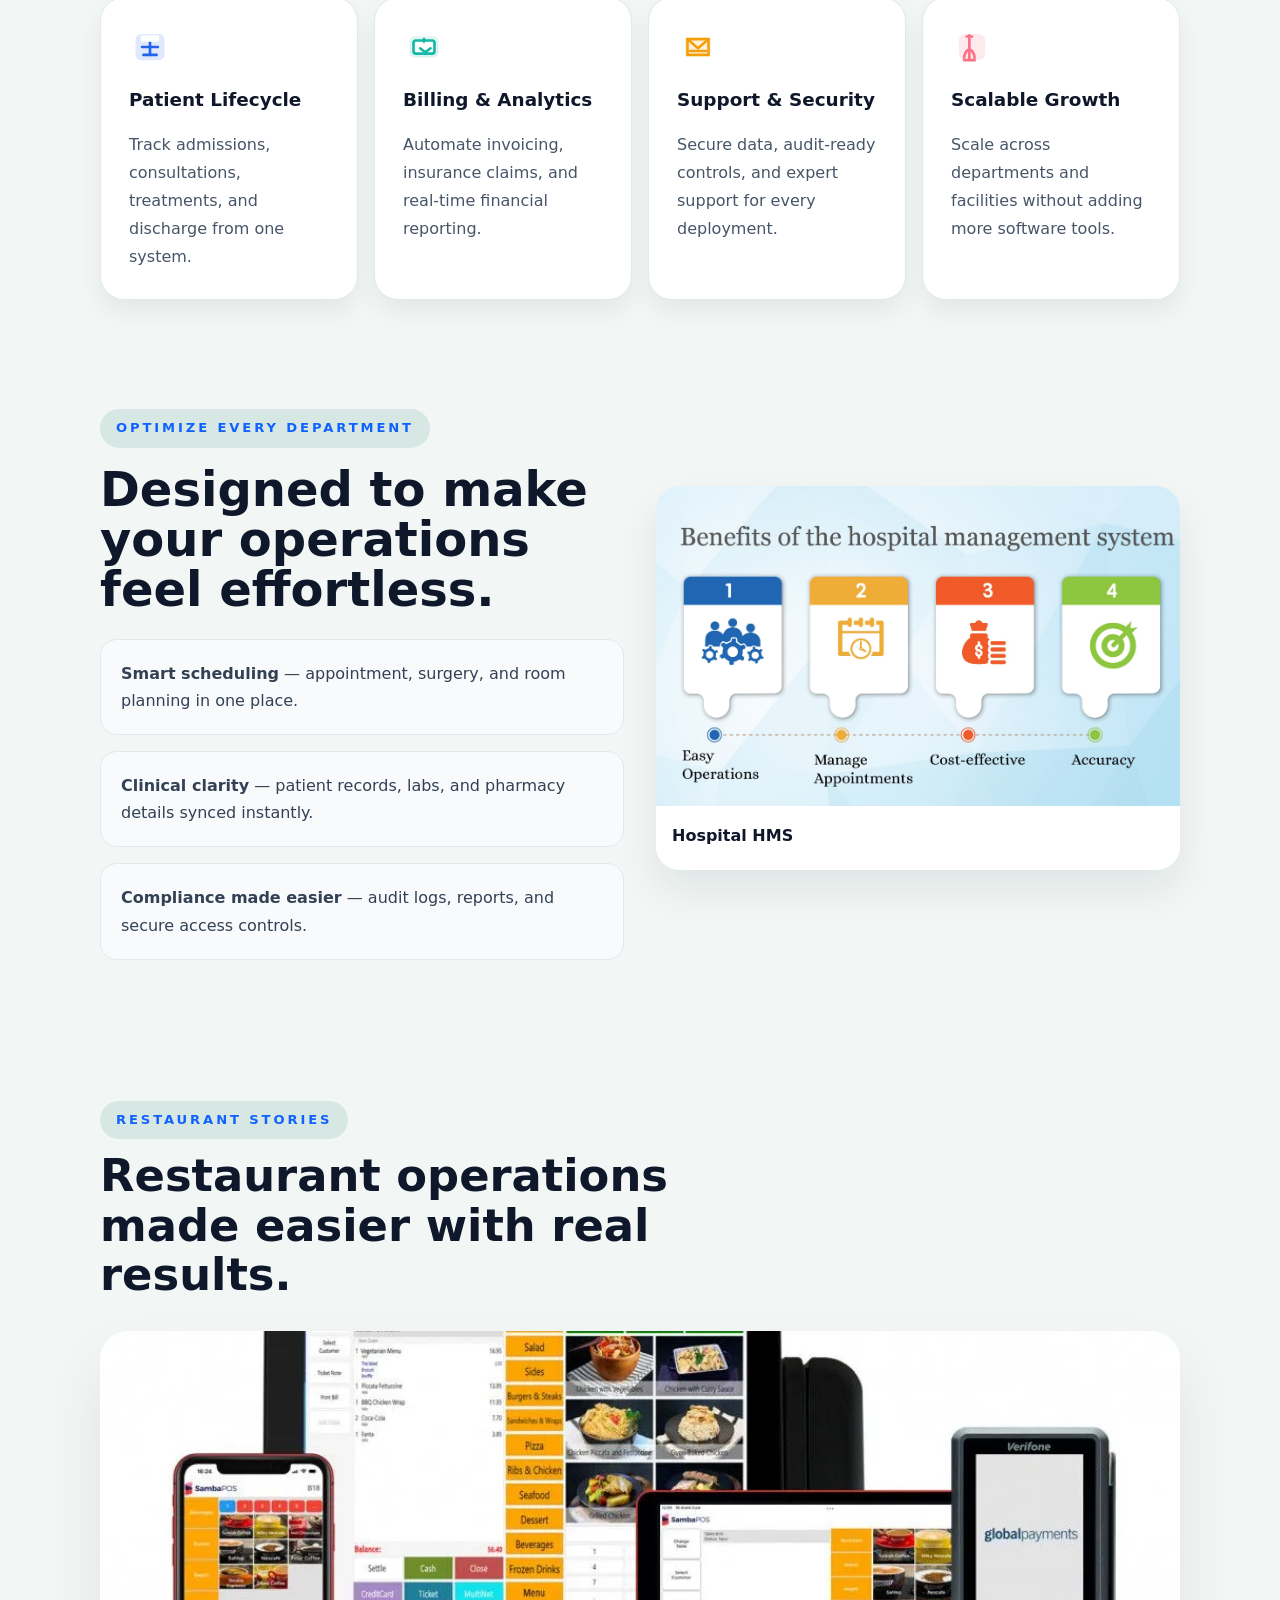
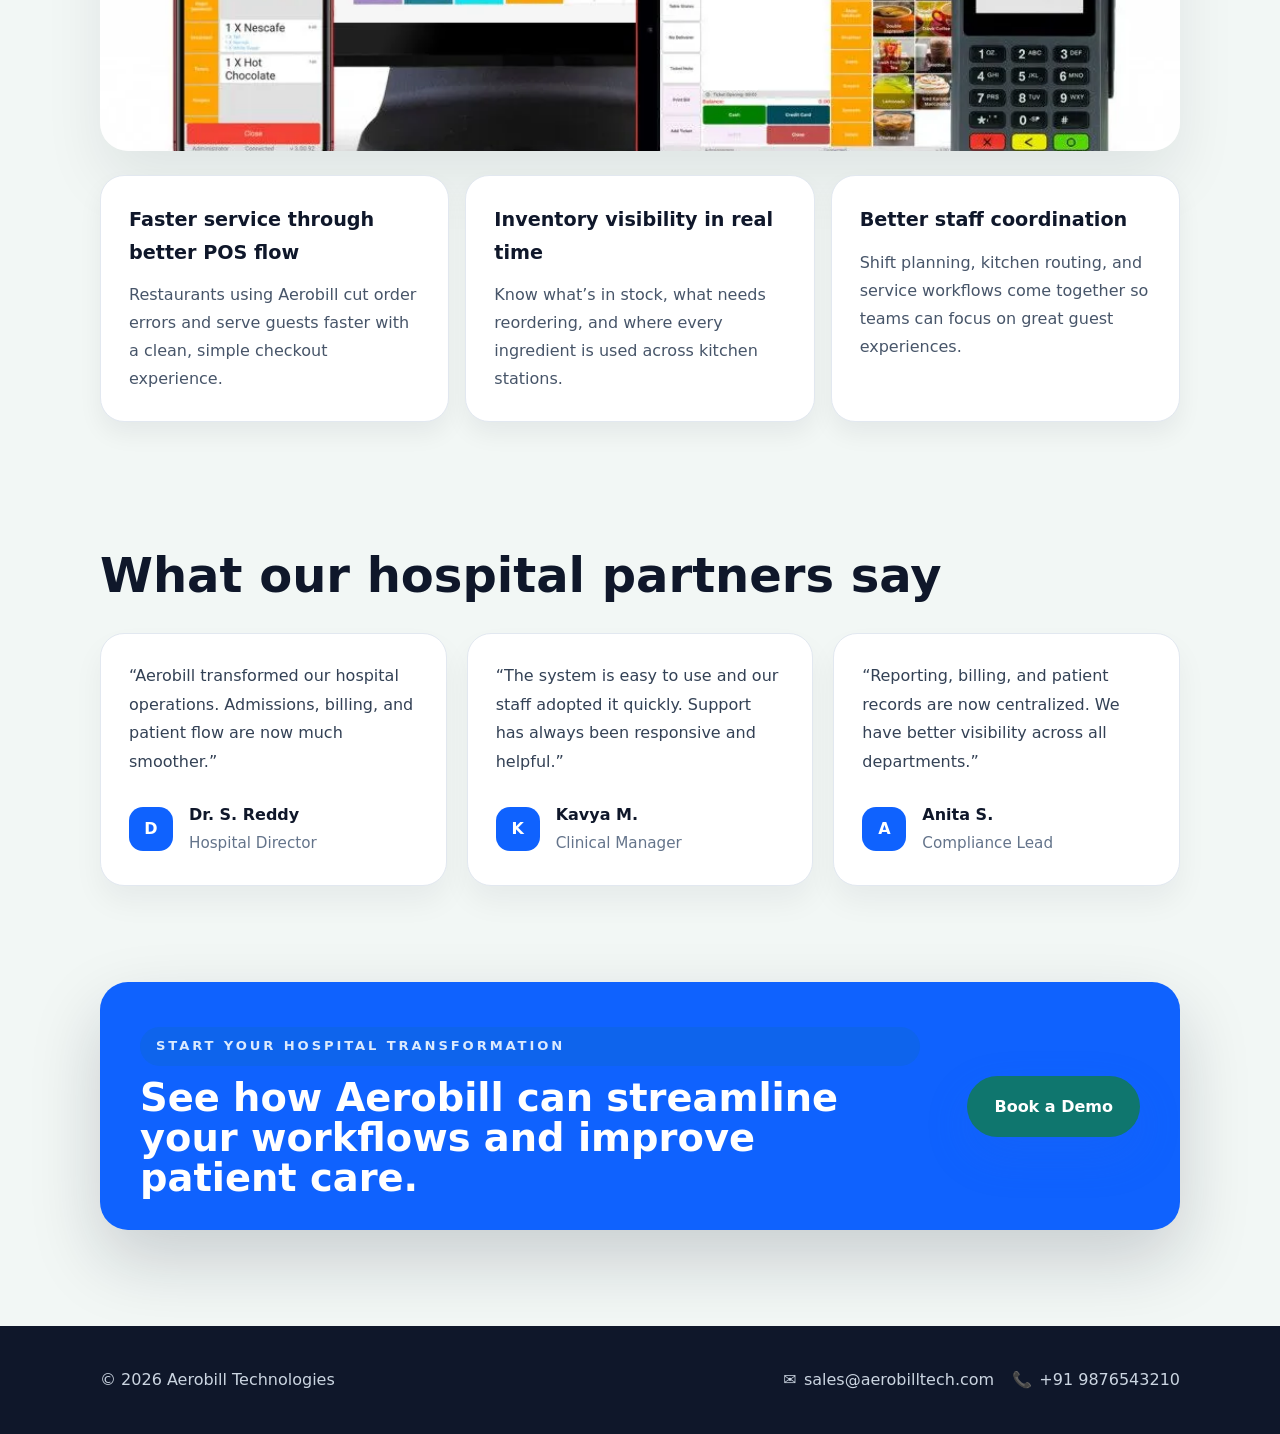
==== commit 6ab28c13: "Sync updated homepage layout and hospital page image styling" ====
--- a/index.html
+++ b/index.html
@@ -93,10 +93,6 @@
             <img src="images/HMS 2.jpg" alt="Hospital management screenshot">
             <p>Hospital HMS</p>
           </div>
-          <div class="split-image">
-            <img src="images/Restaurant pos.png" alt="Restaurant POS dashboard">
-            <p>Restaurant POS</p>
-          </div>
         </div>
       </div>
     </section>
@@ -105,6 +101,9 @@
       <div class="overview-intro">
         <p class="eyebrow">Restaurant stories</p>
         <h2>Restaurant operations made easier with real results.</h2>
+      </div>
+      <div class="blog-visual">
+        <img src="images/Restaurant pos.png" alt="Restaurant POS dashboard">
       </div>
       <div class="blog-grid">
         <article class="blog-card">
--- a/css/overrides.css
+++ b/css/overrides.css
@@ -20,13 +20,17 @@
 .homepage-hero .hero-title{font-size:clamp(2.8rem,5vw,4.2rem);line-height:1.03;margin:0 0 1.3rem;color:#0f172a}
 .homepage-hero .hero-copy p{max-width:640px;font-size:1.05rem;line-height:1.8;color:#334155;margin-bottom:1.8rem}
 .homepage-hero .hero-actions{display:flex;flex-wrap:wrap;gap:1rem;margin-bottom:2rem}
-.homepage-hero .hero-panel{border-radius:28px;overflow:hidden;box-shadow:0 40px 80px rgba(15,23,42,.08);background:#fff;min-height:520px;display:flex;align-items:center;justify-content:center}
-.homepage-hero .hero-panel img{width:100%;height:100%;object-fit:cover;object-position:center center;display:block}
+.homepage-hero .hero-panel{border-radius:28px;overflow:hidden;box-shadow:0 40px 80px rgba(15,23,42,.08);background:#fff;min-height:620px;display:flex;align-items:center;justify-content:center;margin-top:-12px}
+.homepage-hero .hero-panel img{width:100%;height:100%;object-fit:cover;object-position:center 40%;display:block}
 .homepage-hero .hero-pillars{display:grid;grid-template-columns:repeat(2,minmax(0,1fr));gap:1rem}
 .split-images{display:grid;gap:1rem}
 .split-image{border-radius:24px;overflow:hidden;box-shadow:0 20px 40px rgba(15,23,42,.08);background:#fff;}
-.split-image img{width:100%;height:260px;object-fit:cover;object-position:center center;display:block}
+.split-image img{width:100%;height:320px;object-fit:cover;object-position:center center;display:block}
 .split-image p{margin:0;padding:1rem 1rem 1.25rem;font-weight:700;color:#0f172a;background:#fff}
+.blog-visual{margin:2rem 0 1.5rem;border-radius:28px;overflow:hidden;box-shadow:0 30px 60px rgba(15,23,42,.08);}
+.blog-visual img{width:100%;display:block;object-fit:cover;object-position:center center;max-height:420px}
+.page-hospitals .hero-panel{max-width:540px;min-height:360px;overflow:hidden;margin:auto}
+.page-hospitals .hero-panel img{object-fit:contain;object-position:center center;display:block;min-height:320px}
 .homepage-hero .pillar{background:#ffffff;border:1px solid #e2e8f0;padding:1rem 1.25rem;border-radius:18px}
 .homepage-hero .pillar strong{display:block;font-size:1.35rem;color:#0f172a;margin-bottom:.25rem}
 .homepage-hero .pillar span{color:#64748b;font-size:.94rem}
